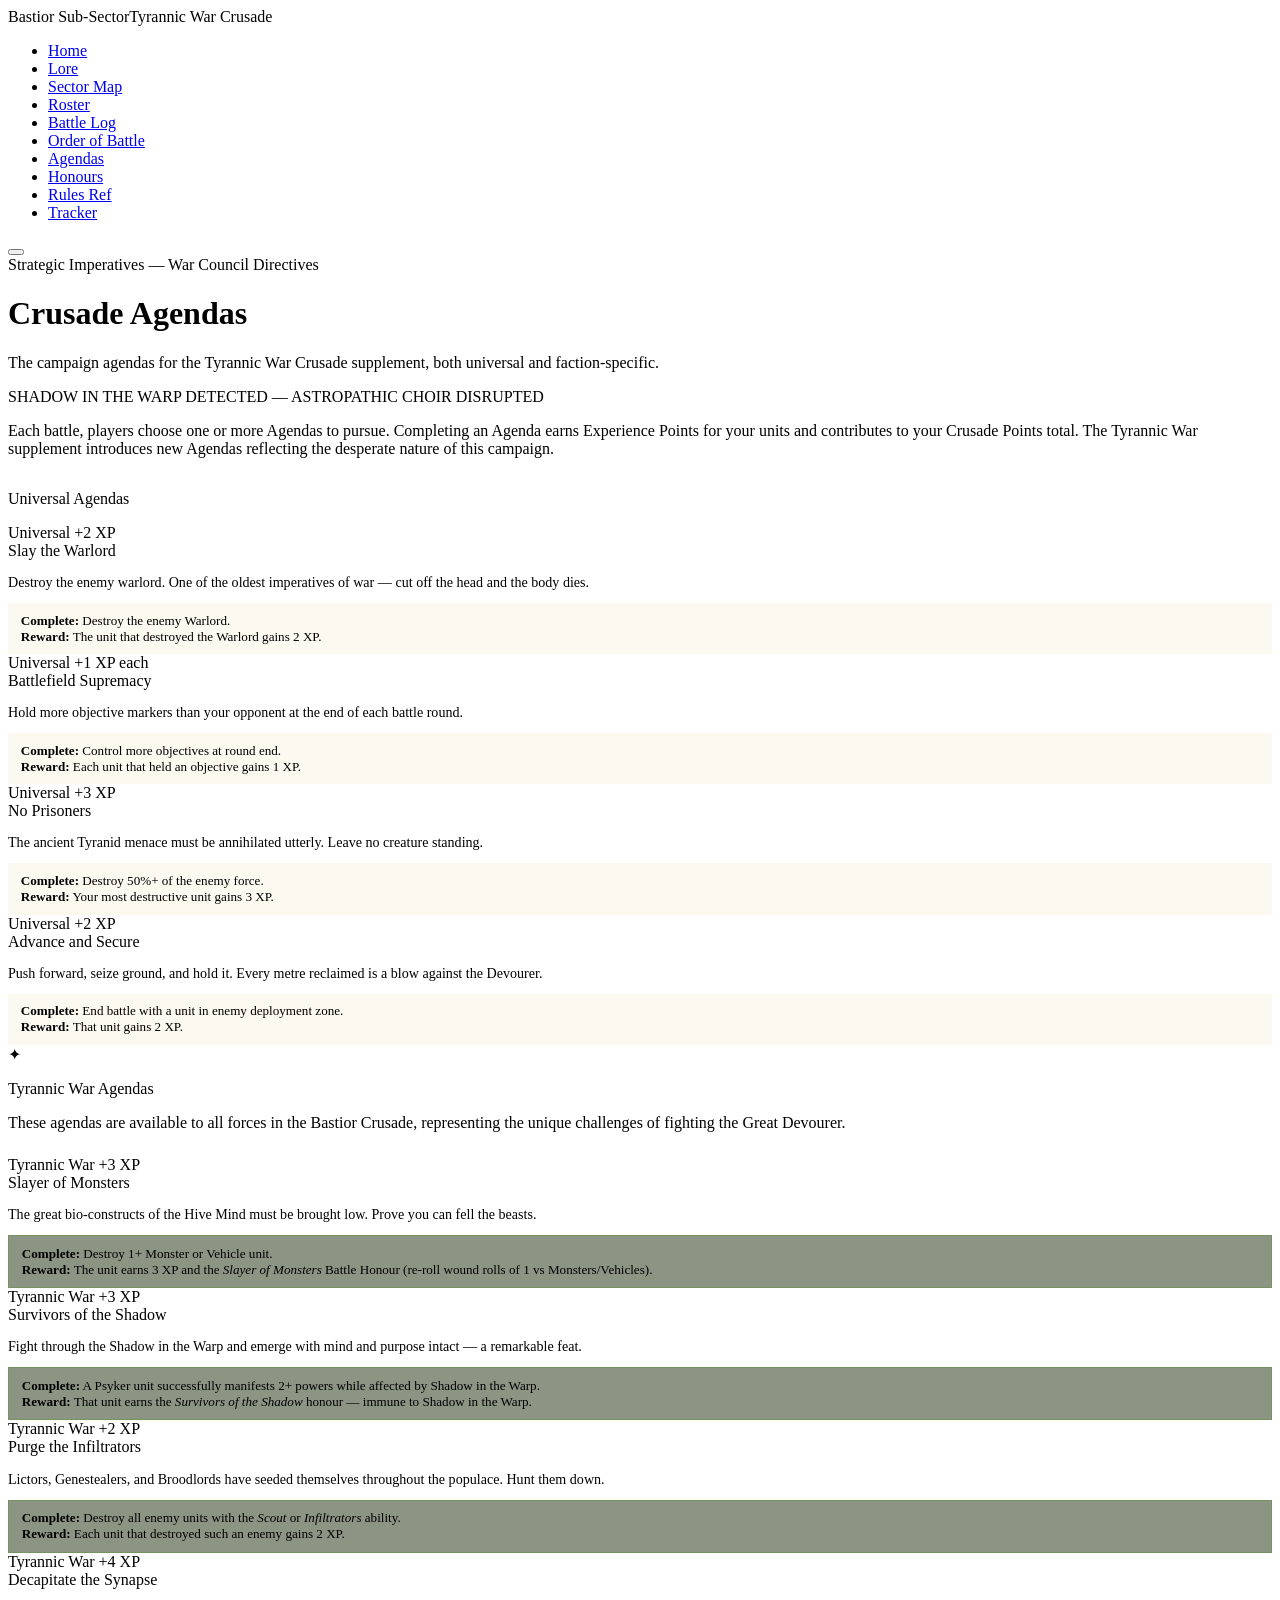
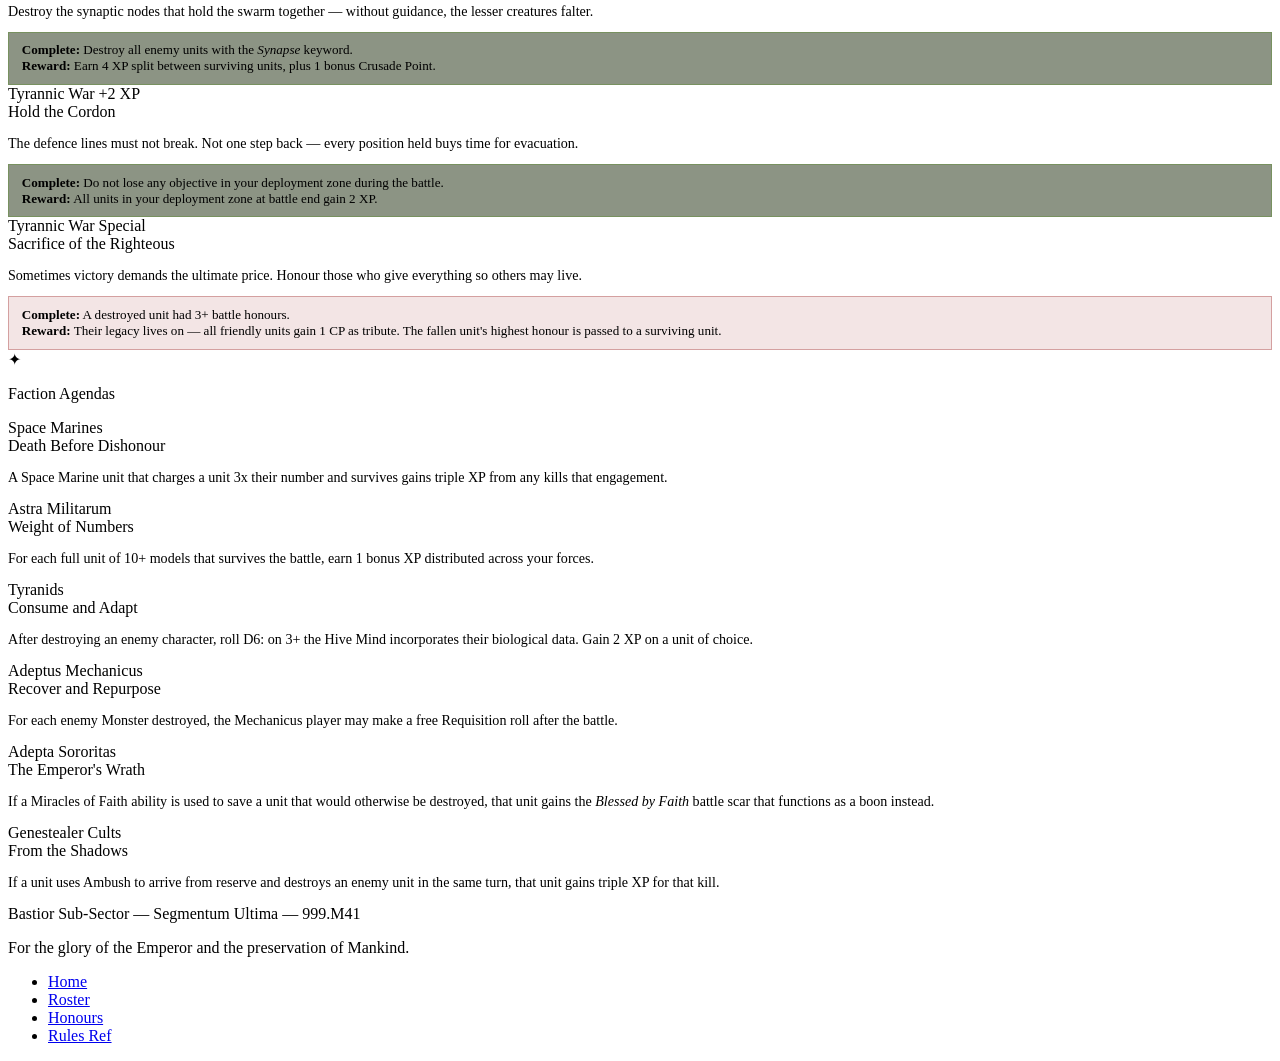
==== agendas.html @ 05ea915b "Add files via upload" ====
<!DOCTYPE html>
<html lang="en">
<head>
  <meta charset="UTF-8">
  <meta name="viewport" content="width=device-width, initial-scale=1.0">
  <title>Agendas — Bastior Crusade</title>
  <link rel="stylesheet" href="css/style.css">
</head>
<body>
<nav id="site-nav">
  <div class="nav-brand">Bastior Sub-Sector<span>Tyrannic War Crusade</span></div>
  <ul class="nav-links">
    <li><a href="index.html">Home</a></li>
    <li><a href="lore.html">Lore</a></li>
    <li><a href="sector-map.html">Sector Map</a></li>
    <li><a href="roster.html">Roster</a></li>
    <li><a href="battle-log.html">Battle Log</a></li>
    <li><a href="crusade-order.html">Order of Battle</a></li>
    <li><a href="agendas.html">Agendas</a></li>
    <li><a href="honour-roll.html">Honours</a></li>
    <li><a href="rules-ref.html">Rules Ref</a></li>
    <li><a href="tracker.html">Tracker</a></li>
  </ul>
  <button class="nav-toggle"><span></span><span></span><span></span></button>
</nav>

<div class="page-hero">
  <div class="corner-tl"></div><div class="corner-tr"></div>
  <div class="corner-bl"></div><div class="corner-br"></div>
  <div class="eyebrow">Strategic Imperatives — War Council Directives</div>
  <h1>Crusade Agendas</h1>
  <p class="subtitle">The campaign agendas for the Tyrannic War Crusade supplement, both universal and faction-specific.</p>
</div>

<main>
  <div class="hive-fleet-ticker mb-4"><span class="ticker-text">SHADOW IN THE WARP DETECTED — ASTROPATHIC CHOIR DISRUPTED</span></div>

  <p class="lore-text animate-in" style="margin-bottom:2rem;">Each battle, players choose one or more Agendas to pursue. Completing an Agenda earns Experience Points for your units and contributes to your Crusade Points total. The Tyrannic War supplement introduces new Agendas reflecting the desperate nature of this campaign.</p>

  <!-- UNIVERSAL AGENDAS -->
  <p class="section-title animate-in">Universal Agendas</p>
  <div class="card-grid animate-in">
    <div class="card">
      <div class="card-meta"><span class="badge badge-gold">Universal</span> <span class="badge badge-steel">+2 XP</span></div>
      <div class="card-title">Slay the Warlord</div>
      <p style="font-size:0.88rem;color:var(--text-main);margin-bottom:0.75rem;">Destroy the enemy warlord. One of the oldest imperatives of war — cut off the head and the body dies.</p>
      <div style="background:rgba(200,150,12,0.06);border:1px solid var(--border);padding:0.6rem 0.8rem;font-size:0.82rem;color:var(--bone);">
        <strong>Complete:</strong> Destroy the enemy Warlord.<br>
        <strong>Reward:</strong> The unit that destroyed the Warlord gains 2 XP.
      </div>
    </div>
    <div class="card">
      <div class="card-meta"><span class="badge badge-gold">Universal</span> <span class="badge badge-steel">+1 XP each</span></div>
      <div class="card-title">Battlefield Supremacy</div>
      <p style="font-size:0.88rem;color:var(--text-main);margin-bottom:0.75rem;">Hold more objective markers than your opponent at the end of each battle round.</p>
      <div style="background:rgba(200,150,12,0.06);border:1px solid var(--border);padding:0.6rem 0.8rem;font-size:0.82rem;color:var(--bone);">
        <strong>Complete:</strong> Control more objectives at round end.<br>
        <strong>Reward:</strong> Each unit that held an objective gains 1 XP.
      </div>
    </div>
    <div class="card">
      <div class="card-meta"><span class="badge badge-gold">Universal</span> <span class="badge badge-steel">+3 XP</span></div>
      <div class="card-title">No Prisoners</div>
      <p style="font-size:0.88rem;color:var(--text-main);margin-bottom:0.75rem;">The ancient Tyranid menace must be annihilated utterly. Leave no creature standing.</p>
      <div style="background:rgba(200,150,12,0.06);border:1px solid var(--border);padding:0.6rem 0.8rem;font-size:0.82rem;color:var(--bone);">
        <strong>Complete:</strong> Destroy 50%+ of the enemy force.<br>
        <strong>Reward:</strong> Your most destructive unit gains 3 XP.
      </div>
    </div>
    <div class="card">
      <div class="card-meta"><span class="badge badge-gold">Universal</span> <span class="badge badge-steel">+2 XP</span></div>
      <div class="card-title">Advance and Secure</div>
      <p style="font-size:0.88rem;color:var(--text-main);margin-bottom:0.75rem;">Push forward, seize ground, and hold it. Every metre reclaimed is a blow against the Devourer.</p>
      <div style="background:rgba(200,150,12,0.06);border:1px solid var(--border);padding:0.6rem 0.8rem;font-size:0.82rem;color:var(--bone);">
        <strong>Complete:</strong> End battle with a unit in enemy deployment zone.<br>
        <strong>Reward:</strong> That unit gains 2 XP.
      </div>
    </div>
  </div>

  <div class="divider"><span class="divider-icon">✦</span></div>

  <!-- TYRANNIC WAR SPECIFIC AGENDAS -->
  <p class="section-title animate-in">Tyrannic War Agendas</p>
  <p class="lore-text animate-in" style="margin-bottom:1.5rem;">These agendas are available to all forces in the Bastior Crusade, representing the unique challenges of fighting the Great Devourer.</p>

  <div class="card-grid animate-in">
    <div class="card" style="border-color:rgba(74,138,16,0.4);">
      <div class="card-meta"><span class="badge badge-hive">Tyrannic War</span> <span class="badge badge-steel">+3 XP</span></div>
      <div class="card-title">Slayer of Monsters</div>
      <p style="font-size:0.88rem;color:var(--text-main);margin-bottom:0.75rem;">The great bio-constructs of the Hive Mind must be brought low. Prove you can fell the beasts.</p>
      <div style="background:rgba(26,42,10,0.5);border:1px solid rgba(74,138,16,0.3);padding:0.6rem 0.8rem;font-size:0.82rem;color:var(--bone);">
        <strong>Complete:</strong> Destroy 1+ Monster or Vehicle unit.<br>
        <strong>Reward:</strong> The unit earns 3 XP and the <em>Slayer of Monsters</em> Battle Honour (re-roll wound rolls of 1 vs Monsters/Vehicles).
      </div>
    </div>
    <div class="card" style="border-color:rgba(74,138,16,0.4);">
      <div class="card-meta"><span class="badge badge-hive">Tyrannic War</span> <span class="badge badge-steel">+3 XP</span></div>
      <div class="card-title">Survivors of the Shadow</div>
      <p style="font-size:0.88rem;color:var(--text-main);margin-bottom:0.75rem;">Fight through the Shadow in the Warp and emerge with mind and purpose intact — a remarkable feat.</p>
      <div style="background:rgba(26,42,10,0.5);border:1px solid rgba(74,138,16,0.3);padding:0.6rem 0.8rem;font-size:0.82rem;color:var(--bone);">
        <strong>Complete:</strong> A Psyker unit successfully manifests 2+ powers while affected by Shadow in the Warp.<br>
        <strong>Reward:</strong> That unit earns the <em>Survivors of the Shadow</em> honour — immune to Shadow in the Warp.
      </div>
    </div>
    <div class="card" style="border-color:rgba(74,138,16,0.4);">
      <div class="card-meta"><span class="badge badge-hive">Tyrannic War</span> <span class="badge badge-steel">+2 XP</span></div>
      <div class="card-title">Purge the Infiltrators</div>
      <p style="font-size:0.88rem;color:var(--text-main);margin-bottom:0.75rem;">Lictors, Genestealers, and Broodlords have seeded themselves throughout the populace. Hunt them down.</p>
      <div style="background:rgba(26,42,10,0.5);border:1px solid rgba(74,138,16,0.3);padding:0.6rem 0.8rem;font-size:0.82rem;color:var(--bone);">
        <strong>Complete:</strong> Destroy all enemy units with the <em>Scout</em> or <em>Infiltrators</em> ability.<br>
        <strong>Reward:</strong> Each unit that destroyed such an enemy gains 2 XP.
      </div>
    </div>
    <div class="card" style="border-color:rgba(74,138,16,0.4);">
      <div class="card-meta"><span class="badge badge-hive">Tyrannic War</span> <span class="badge badge-steel">+4 XP</span></div>
      <div class="card-title">Decapitate the Synapse</div>
      <p style="font-size:0.88rem;color:var(--text-main);margin-bottom:0.75rem;">Destroy the synaptic nodes that hold the swarm together — without guidance, the lesser creatures falter.</p>
      <div style="background:rgba(26,42,10,0.5);border:1px solid rgba(74,138,16,0.3);padding:0.6rem 0.8rem;font-size:0.82rem;color:var(--bone);">
        <strong>Complete:</strong> Destroy all enemy units with the <em>Synapse</em> keyword.<br>
        <strong>Reward:</strong> Earn 4 XP split between surviving units, plus 1 bonus Crusade Point.
      </div>
    </div>
    <div class="card" style="border-color:rgba(74,138,16,0.4);">
      <div class="card-meta"><span class="badge badge-hive">Tyrannic War</span> <span class="badge badge-steel">+2 XP</span></div>
      <div class="card-title">Hold the Cordon</div>
      <p style="font-size:0.88rem;color:var(--text-main);margin-bottom:0.75rem;">The defence lines must not break. Not one step back — every position held buys time for evacuation.</p>
      <div style="background:rgba(26,42,10,0.5);border:1px solid rgba(74,138,16,0.3);padding:0.6rem 0.8rem;font-size:0.82rem;color:var(--bone);">
        <strong>Complete:</strong> Do not lose any objective in your deployment zone during the battle.<br>
        <strong>Reward:</strong> All units in your deployment zone at battle end gain 2 XP.
      </div>
    </div>
    <div class="card" style="border-color:rgba(74,138,16,0.4);">
      <div class="card-meta"><span class="badge badge-hive">Tyrannic War</span> <span class="badge badge-gold">Special</span></div>
      <div class="card-title">Sacrifice of the Righteous</div>
      <p style="font-size:0.88rem;color:var(--text-main);margin-bottom:0.75rem;">Sometimes victory demands the ultimate price. Honour those who give everything so others may live.</p>
      <div style="background:rgba(139,0,0,0.1);border:1px solid rgba(139,0,0,0.3);padding:0.6rem 0.8rem;font-size:0.82rem;color:var(--bone);">
        <strong>Complete:</strong> A destroyed unit had 3+ battle honours.<br>
        <strong>Reward:</strong> Their legacy lives on — all friendly units gain 1 CP as tribute. The fallen unit's highest honour is passed to a surviving unit.
      </div>
    </div>
  </div>

  <div class="divider"><span class="divider-icon">✦</span></div>

  <!-- FACTION AGENDAS -->
  <p class="section-title animate-in">Faction Agendas</p>

  <div class="card-grid animate-in">
    <div class="card">
      <div class="card-meta"><span class="badge badge-steel">Space Marines</span></div>
      <div class="card-title">Death Before Dishonour</div>
      <p style="font-size:0.88rem;color:var(--text-main);">A Space Marine unit that charges a unit 3x their number and survives gains triple XP from any kills that engagement.</p>
    </div>
    <div class="card">
      <div class="card-meta"><span class="badge badge-steel">Astra Militarum</span></div>
      <div class="card-title">Weight of Numbers</div>
      <p style="font-size:0.88rem;color:var(--text-main);">For each full unit of 10+ models that survives the battle, earn 1 bonus XP distributed across your forces.</p>
    </div>
    <div class="card">
      <div class="card-meta"><span class="badge badge-hive">Tyranids</span></div>
      <div class="card-title">Consume and Adapt</div>
      <p style="font-size:0.88rem;color:var(--text-main);">After destroying an enemy character, roll D6: on 3+ the Hive Mind incorporates their biological data. Gain 2 XP on a unit of choice.</p>
    </div>
    <div class="card">
      <div class="card-meta"><span class="badge badge-gold">Adeptus Mechanicus</span></div>
      <div class="card-title">Recover and Repurpose</div>
      <p style="font-size:0.88rem;color:var(--text-main);">For each enemy Monster destroyed, the Mechanicus player may make a free Requisition roll after the battle.</p>
    </div>
    <div class="card">
      <div class="card-meta"><span class="badge badge-purple">Adepta Sororitas</span></div>
      <div class="card-title">The Emperor's Wrath</div>
      <p style="font-size:0.88rem;color:var(--text-main);">If a Miracles of Faith ability is used to save a unit that would otherwise be destroyed, that unit gains the <em>Blessed by Faith</em> battle scar that functions as a boon instead.</p>
    </div>
    <div class="card">
      <div class="card-meta"><span class="badge badge-hive">Genestealer Cults</span></div>
      <div class="card-title">From the Shadows</div>
      <p style="font-size:0.88rem;color:var(--text-main);">If a unit uses Ambush to arrive from reserve and destroys an enemy unit in the same turn, that unit gains triple XP for that kill.</p>
    </div>
  </div>
</main>

<footer>
  <div class="footer-seal">Bastior Sub-Sector — Segmentum Ultima — 999.M41</div>
  <p class="footer-text">For the glory of the Emperor and the preservation of Mankind.</p>
  <ul class="footer-links">
    <li><a href="index.html">Home</a></li>
    <li><a href="roster.html">Roster</a></li>
    <li><a href="honour-roll.html">Honours</a></li>
    <li><a href="rules-ref.html">Rules Ref</a></li>
  </ul>
</footer>
<script src="js/main.js"></script>
</body>
</html>
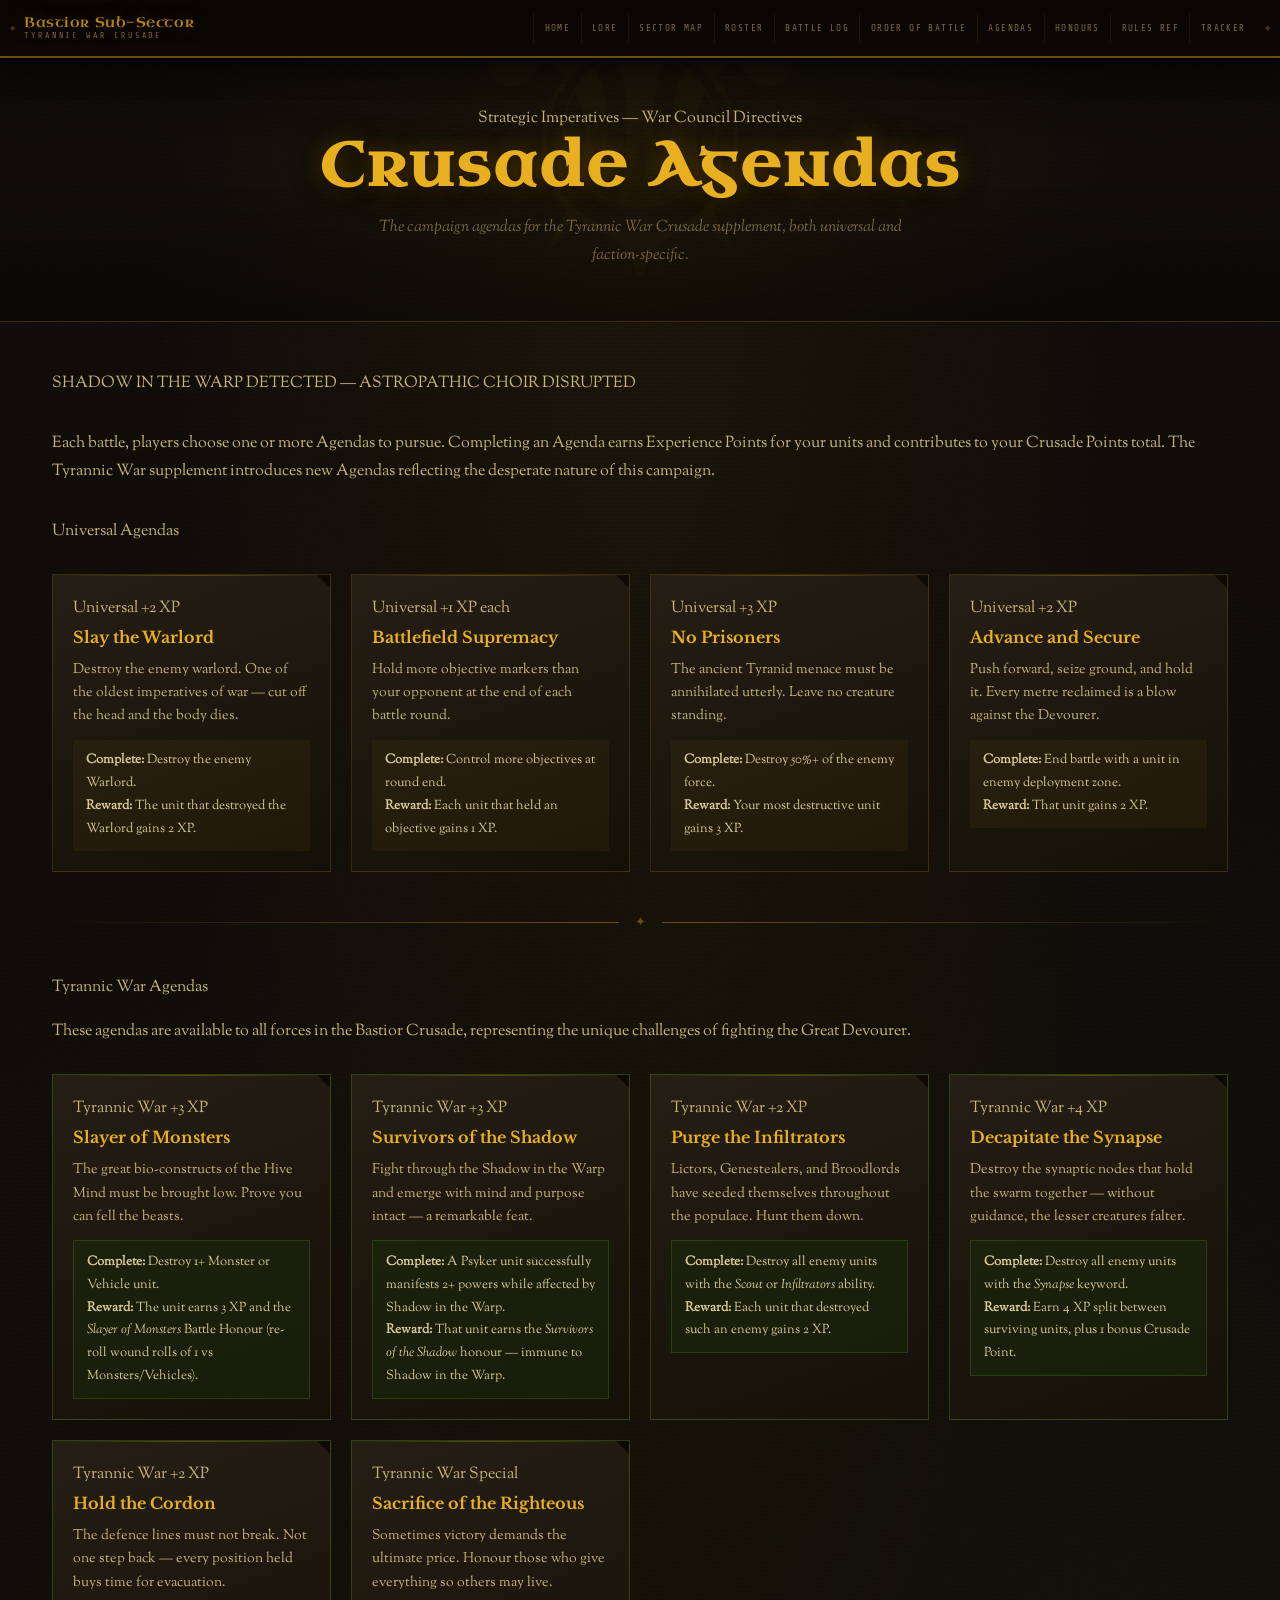
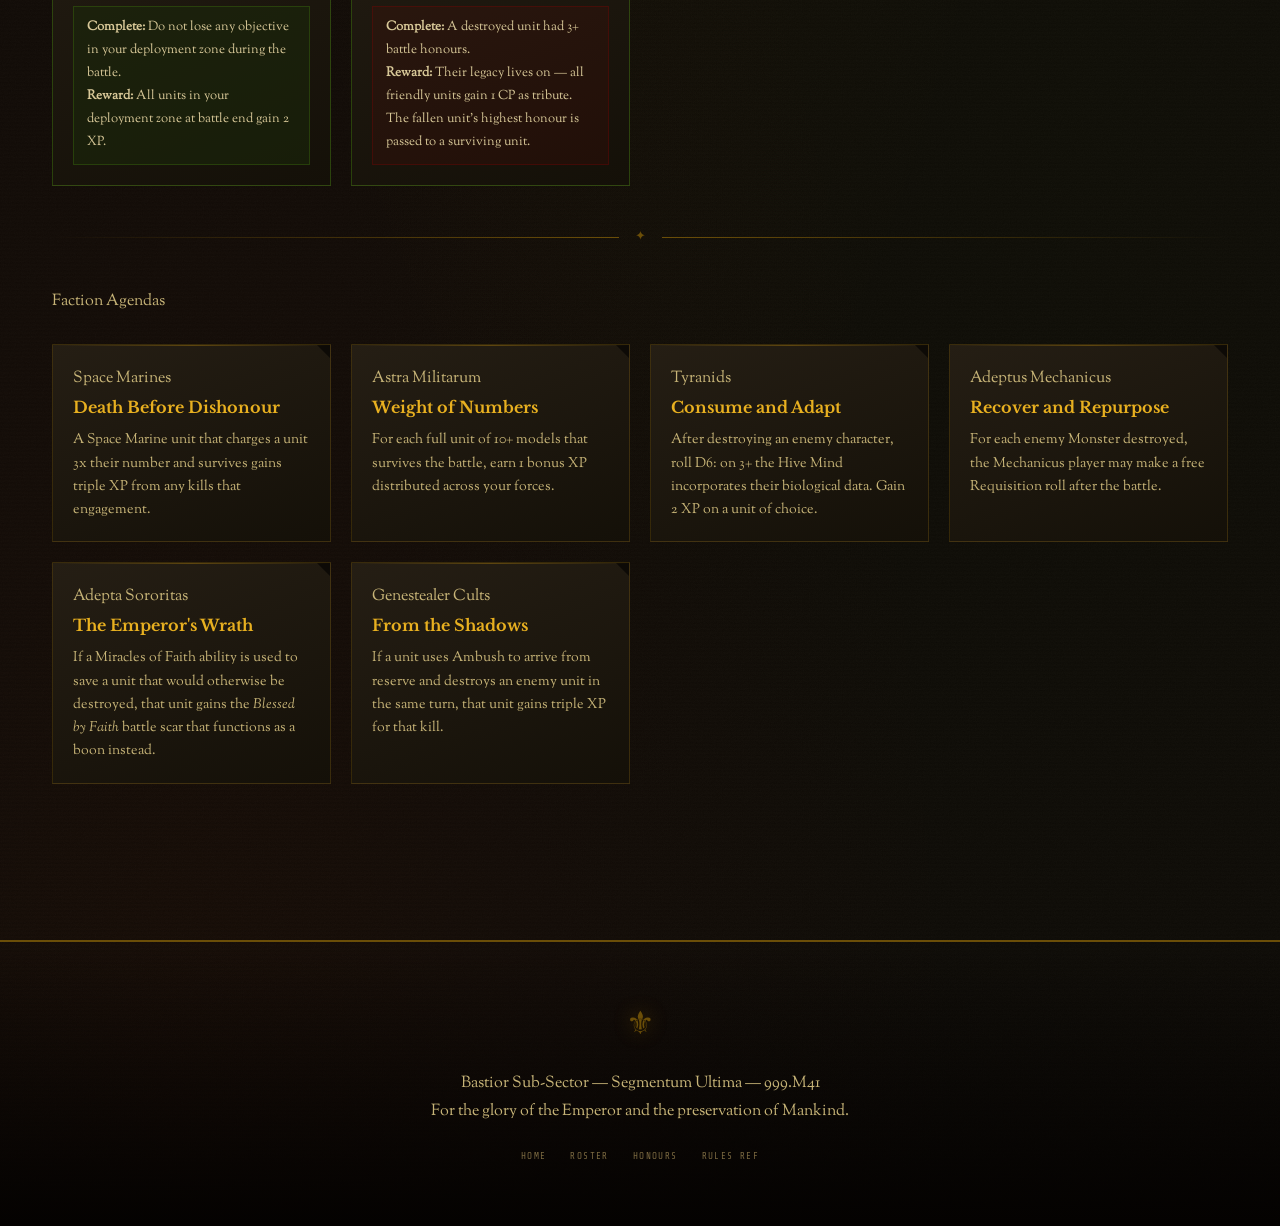
==== commit 936a5533: "Update agendas.html" ====
--- a/agendas.html
+++ b/agendas.html
@@ -4,7 +4,7 @@
   <meta charset="UTF-8">
   <meta name="viewport" content="width=device-width, initial-scale=1.0">
   <title>Agendas — Bastior Crusade</title>
-  <link rel="stylesheet" href="css/style.css">
+  <link rel="stylesheet" href="style.css">
 </head>
 <body>
 <nav id="site-nav">
--- a/style.css
+++ b/style.css
@@ -0,0 +1,420 @@
+/* =============================================
+   BASTIOR SUB-SECTOR — TYRANNIC WAR CRUSADE
+   v2 — Grimdark Illuminated Manuscript / Iron Gothic
+   ============================================= */
+
+@import url('https://fonts.googleapis.com/css2?family=Uncial+Antiqua&family=Sorts+Mill+Goudy:ital@0;1&family=Share+Tech+Mono&family=Libre+Baskerville:ital,wght@0,400;0,700;1,400&display=swap');
+
+/* ---- VARIABLES ---- */
+:root {
+  --ink:         #0d0a06;
+  --ink2:        #141008;
+  --ink3:        #1c1510;
+  --ink4:        #251e14;
+  --ink5:        #2e251a;
+  --brass:       #b8860b;
+  --brass-bright:#e8b020;
+  --brass-dim:   #6b4e08;
+  --brass-pale:  #f5d980;
+  --rust:        #8b2500;
+  --rust-bright: #c03000;
+  --parchment:   #c8b578;
+  --parchment-light: #e8d8a8;
+  --bone:        #d8c898;
+  --iron:        #5a6070;
+  --iron-light:  #8a95a8;
+  --hive:        #1e3808;
+  --hive-bright: #5a9a18;
+  --hive-glow:   #8acc40;
+  --void:        #060408;
+
+  --text:        #c8b578;
+  --text-dim:    #7a6840;
+  --text-bright: #f0e0b0;
+  --text-faint:  #4a3c20;
+
+  --glow-brass:  0 0 20px rgba(184,134,11,0.35), 0 0 60px rgba(184,134,11,0.1);
+  --glow-rust:   0 0 20px rgba(192,48,0,0.4);
+  --glow-hive:   0 0 20px rgba(90,154,24,0.4);
+
+  --font-display: 'Uncial Antiqua', serif;
+  --font-heading: 'Libre Baskerville', serif;
+  --font-body:    'Sorts Mill Goudy', serif;
+  --font-mono:    'Share Tech Mono', monospace;
+}
+
+/* ---- RESET ---- */
+*, *::before, *::after { box-sizing: border-box; margin: 0; padding: 0; }
+html { scroll-behavior: smooth; font-size: 16px; }
+
+/* ---- BODY ---- */
+body {
+  background-color: var(--ink);
+  background-image:
+    repeating-linear-gradient(0deg, transparent, transparent 2px, rgba(0,0,0,0.07) 2px, rgba(0,0,0,0.07) 4px),
+    radial-gradient(ellipse at 50% 0%, rgba(184,134,11,0.07) 0%, transparent 55%),
+    radial-gradient(ellipse at 15% 100%, rgba(139,37,0,0.08) 0%, transparent 50%),
+    radial-gradient(ellipse at 85% 60%, rgba(42,74,10,0.06) 0%, transparent 50%),
+    url("data:image/svg+xml,%3Csvg xmlns='http://www.w3.org/2000/svg' width='300' height='300'%3E%3Cfilter id='n'%3E%3CfeTurbulence type='fractalNoise' baseFrequency='0.85' numOctaves='4' stitchTiles='stitch'/%3E%3CfeColorMatrix type='saturate' values='0'/%3E%3C/filter%3E%3Crect width='300' height='300' filter='url(%23n)' opacity='0.03'/%3E%3C/svg%3E");
+  color: var(--text);
+  font-family: var(--font-body);
+  font-size: 1rem;
+  line-height: 1.75;
+  min-height: 100vh;
+}
+
+a { color: var(--brass-bright); text-decoration: none; transition: color 0.25s ease, text-shadow 0.25s ease; }
+a:hover { color: var(--brass-pale); text-shadow: 0 0 10px rgba(232,176,32,0.5); }
+img { max-width: 100%; display: block; }
+::selection { background: var(--brass-dim); color: var(--parchment-light); }
+
+::-webkit-scrollbar { width: 6px; background: var(--ink2); }
+::-webkit-scrollbar-thumb { background: var(--brass-dim); }
+::-webkit-scrollbar-thumb:hover { background: var(--brass); }
+
+/* =============================================
+   NAVIGATION
+   ============================================= */
+#site-nav {
+  position: fixed; top: 0; left: 0; right: 0; z-index: 1000;
+  height: 58px;
+  display: flex; align-items: center; justify-content: space-between;
+  padding: 0 1.5rem;
+  background: linear-gradient(180deg, rgba(8,5,2,0.99) 0%, rgba(12,8,4,0.96) 100%);
+  border-bottom: 2px solid var(--brass-dim);
+  box-shadow: 0 2px 0 rgba(0,0,0,0.9), 0 6px 30px rgba(0,0,0,0.7);
+}
+#site-nav::before { content: '◆'; color: var(--brass-dim); font-size: 0.45rem; position: absolute; left: 0.6rem; top: 50%; transform: translateY(-50%); opacity: 0.6; }
+#site-nav::after  { content: '◆'; color: var(--brass-dim); font-size: 0.45rem; position: absolute; right: 0.6rem; top: 50%; transform: translateY(-50%); opacity: 0.6; }
+
+.nav-brand { font-family: var(--font-display); font-size: 0.88rem; color: var(--brass); letter-spacing: 0.04em; line-height: 1.15; flex-shrink: 0; text-shadow: var(--glow-brass); }
+.nav-brand span { display: block; font-family: var(--font-mono); font-size: 0.52rem; color: var(--text-dim); letter-spacing: 0.35em; text-transform: uppercase; text-shadow: none; }
+
+.nav-links { display: flex; gap: 0; list-style: none; align-items: center; }
+.nav-links a {
+  font-family: var(--font-mono); font-size: 0.58rem; letter-spacing: 0.15em; text-transform: uppercase;
+  color: var(--text-dim); padding: 0.4rem 0.65rem; border-left: 1px solid rgba(184,134,11,0.1);
+  transition: all 0.25s ease; display: block; position: relative;
+}
+.nav-links a::after { content: ''; position: absolute; bottom: 0; left: 0; right: 0; height: 2px; background: var(--brass); transform: scaleX(0); transition: transform 0.25s ease; }
+.nav-links a:hover, .nav-links a.active { color: var(--brass-bright); background: rgba(184,134,11,0.07); text-shadow: 0 0 6px rgba(184,134,11,0.4); }
+.nav-links a:hover::after, .nav-links a.active::after { transform: scaleX(1); }
+
+.nav-toggle { display: none; flex-direction: column; gap: 4px; cursor: pointer; padding: 8px; background: none; border: none; }
+.nav-toggle span { display: block; width: 22px; height: 2px; background: var(--brass); transition: all 0.25s ease; }
+
+/* =============================================
+   PAGE HERO
+   ============================================= */
+.page-hero {
+  position: relative; padding: 105px 2rem 52px; text-align: center; overflow: hidden;
+  background: linear-gradient(180deg, rgba(0,0,0,0.55) 0%, transparent 45%, transparent 55%, rgba(0,0,0,0.35) 100%);
+  border-bottom: 1px solid rgba(184,134,11,0.3);
+}
+.page-hero::before { content: '⚜'; position: absolute; top: 50%; left: 50%; transform: translate(-50%,-50%); font-size: 30rem; color: rgba(184,134,11,0.025); pointer-events: none; line-height: 1; }
+.page-hero::after { content: ''; position: absolute; top: 57px; left: 0; right: 0; height: 1px; background: linear-gradient(90deg, transparent, rgba(184,134,11,0.5) 20%, rgba(184,134,11,0.5) 80%, transparent); }
+
+.hero-corner { position: absolute; width: 48px; height: 48px; border-color: rgba(184,134,11,0.3); border-style: solid; }
+.hero-corner.tl { top: 68px; left: 18px; border-width: 2px 0 0 2px; }
+.hero-corner.tr { top: 68px; right: 18px; border-width: 2px 2px 0 0; }
+.hero-corner.bl { bottom: 10px; left: 18px; border-width: 0 0 2px 2px; }
+.hero-corner.br { bottom: 10px; right: 18px; border-width: 0 2px 2px 0; }
+
+.hero-eyebrow { font-family: var(--font-mono); font-size: 0.6rem; letter-spacing: 0.45em; text-transform: uppercase; color: var(--rust-bright); margin-bottom: 1.1rem; position: relative; }
+.page-hero h1 { font-family: var(--font-display); font-size: clamp(1.8rem, 5vw, 3.8rem); color: var(--brass-bright); text-shadow: var(--glow-brass), 0 4px 12px rgba(0,0,0,0.9); letter-spacing: 0.05em; line-height: 1.1; margin-bottom: 0.9rem; position: relative; }
+.page-hero .subtitle { font-family: var(--font-body); font-style: italic; font-size: 0.975rem; color: var(--text-dim); max-width: 540px; margin: 0 auto; position: relative; }
+
+/* =============================================
+   TICKER
+   ============================================= */
+.ticker {
+  background: var(--hive); border-top: 1px solid rgba(90,154,24,0.35); border-bottom: 1px solid rgba(90,154,24,0.35);
+  padding: 0.4rem 1.5rem; font-family: var(--font-mono); font-size: 0.62rem; letter-spacing: 0.18em;
+  text-transform: uppercase; color: var(--hive-bright); text-align: center; position: relative; overflow: hidden;
+}
+.ticker::before { content: '▶ INCOMING TRANSMISSION ▶  '; color: var(--hive-bright); opacity: 0.4; font-size: 0.52rem; }
+.ticker-sweep { position: absolute; inset: 0; background: linear-gradient(90deg, transparent, rgba(90,154,24,0.12), transparent); animation: sweep 3s ease-in-out infinite; pointer-events: none; }
+@keyframes sweep { 0%,100%{opacity:0} 50%{opacity:1} }
+
+/* =============================================
+   LAYOUT
+   ============================================= */
+main { max-width: 1240px; margin: 0 auto; padding: 3rem 2rem 8rem; }
+.two-col { display: grid; grid-template-columns: 1fr 300px; gap: 2.5rem; align-items: start; }
+.wide { max-width: 860px; margin: 0 auto; }
+
+/* =============================================
+   SECTION HEADING
+   ============================================= */
+.sec-head {
+  font-family: var(--font-mono); font-size: 0.65rem; font-weight: normal;
+  letter-spacing: 0.38em; text-transform: uppercase; color: var(--brass);
+  padding: 0 0 0.6rem; margin-bottom: 1.5rem; border-bottom: 1px solid rgba(184,134,11,0.3);
+  position: relative; display: flex; align-items: center; gap: 0.75rem;
+}
+.sec-head::after { content: ''; position: absolute; bottom: -1px; left: 0; width: 44px; height: 2px; background: var(--brass); }
+
+h2.lore-h { font-family: var(--font-heading); font-size: 1.3rem; font-weight: 700; color: var(--brass-bright); margin: 2rem 0 0.55rem; }
+h3.lore-sh { font-family: var(--font-heading); font-size: 0.95rem; font-weight: 700; color: var(--bone); margin: 1.4rem 0 0.4rem; letter-spacing: 0.03em; }
+
+p { margin-bottom: 1rem; }
+p:last-child { margin-bottom: 0; }
+
+.drop-cap::first-letter {
+  float: left; font-family: var(--font-display); font-size: 4.2rem; line-height: 0.78;
+  margin: 0.08em 0.1em 0 0; color: var(--brass); text-shadow: var(--glow-brass);
+}
+
+blockquote.scripture {
+  margin: 2rem 0; padding: 1.25rem 1.5rem 1.25rem 2rem; position: relative;
+  background: rgba(184,134,11,0.04); border: 1px solid rgba(184,134,11,0.18);
+  border-left: 3px solid var(--brass-dim); font-style: italic; color: var(--parchment); font-size: 0.95rem;
+}
+blockquote.scripture::before { content: '\201C'; position: absolute; top: -0.2rem; left: 0.75rem; font-family: var(--font-display); font-size: 3rem; color: var(--brass-dim); line-height: 1; }
+blockquote.scripture cite { display: block; margin-top: 0.7rem; font-size: 0.68rem; font-style: normal; font-family: var(--font-mono); letter-spacing: 0.18em; text-transform: uppercase; color: var(--text-dim); }
+
+/* =============================================
+   PANELS & CARDS
+   ============================================= */
+.panel {
+  position: relative; background: linear-gradient(160deg, rgba(30,22,12,0.88) 0%, rgba(16,11,6,0.95) 100%);
+  border: 1px solid rgba(184,134,11,0.3); padding: 1.4rem; margin-bottom: 1.5rem;
+}
+.panel::before { content: ''; position: absolute; top: 0; right: 0; border-style: solid; border-width: 0 16px 16px 0; border-color: transparent var(--ink) transparent transparent; }
+.panel::after { content: ''; position: absolute; top: 0; left: 0; right: 0; height: 1px; background: linear-gradient(90deg, transparent, rgba(184,134,11,0.5), transparent); }
+
+.panel-title {
+  font-family: var(--font-mono); font-size: 0.6rem; letter-spacing: 0.3em; text-transform: uppercase;
+  color: var(--brass); margin-bottom: 1rem; padding-bottom: 0.5rem; border-bottom: 1px solid rgba(184,134,11,0.15);
+  display: flex; align-items: center; gap: 0.5rem;
+}
+.panel-title::before { content: '▸'; color: var(--brass-dim); }
+
+.card {
+  position: relative; background: linear-gradient(160deg, var(--ink4) 0%, var(--ink2) 100%);
+  border: 1px solid rgba(184,134,11,0.2); padding: 1.25rem; overflow: hidden;
+  transition: border-color 0.25s, transform 0.25s, box-shadow 0.25s;
+}
+.card::before { content: ''; position: absolute; top: 0; right: 0; border-style: solid; border-width: 0 13px 13px 0; border-color: transparent var(--ink) transparent transparent; }
+.card::after { content: ''; position: absolute; top: 0; left: 0; right: 0; height: 1px; background: linear-gradient(90deg, transparent, rgba(184,134,11,0.4), transparent); }
+.card:hover { border-color: rgba(184,134,11,0.55); transform: translateY(-2px); box-shadow: 0 10px 35px rgba(0,0,0,0.6), var(--glow-brass); }
+
+.card-grid { display: grid; grid-template-columns: repeat(auto-fill, minmax(268px, 1fr)); gap: 1.25rem; margin: 1.75rem 0; }
+.card-label { font-family: var(--font-mono); font-size: 0.56rem; letter-spacing: 0.25em; text-transform: uppercase; color: var(--text-dim); margin-bottom: 0.25rem; }
+.card-title { font-family: var(--font-heading); font-size: 1rem; font-weight: 700; color: var(--brass-bright); margin-bottom: 0.45rem; }
+.card p { font-size: 0.87rem; color: var(--text); line-height: 1.65; margin: 0; }
+
+/* =============================================
+   STAT ROWS
+   ============================================= */
+.stat-row { display: flex; justify-content: space-between; align-items: baseline; padding: 0.38rem 0; border-bottom: 1px solid rgba(184,134,11,0.08); gap: 1rem; }
+.stat-row:last-child { border-bottom: none; }
+.stat-key { font-family: var(--font-mono); font-size: 0.6rem; text-transform: uppercase; letter-spacing: 0.12em; color: var(--text-dim); flex-shrink: 0; }
+.stat-val { font-family: var(--font-heading); font-size: 0.82rem; font-weight: 700; color: var(--bone); text-align: right; }
+.stat-val.danger  { color: var(--rust-bright); }
+.stat-val.warning { color: var(--brass-bright); }
+.stat-val.ok      { color: var(--hive-bright); }
+
+/* =============================================
+   PROGRESS BARS
+   ============================================= */
+.bar-wrap { margin: 0.6rem 0; }
+.bar-labels { display: flex; justify-content: space-between; font-family: var(--font-mono); font-size: 0.58rem; text-transform: uppercase; letter-spacing: 0.1em; color: var(--text-dim); margin-bottom: 0.22rem; }
+.bar-track { height: 5px; background: rgba(255,255,255,0.05); position: relative; }
+.bar-fill { height: 100%; position: relative; transition: width 1.4s cubic-bezier(0.4,0,0.2,1); }
+.bar-fill::after { content: ''; position: absolute; right: 0; top: 0; width: 2px; height: 100%; background: rgba(255,255,255,0.55); }
+.bar-fill.imperial { background: linear-gradient(90deg, #3a2c00, var(--brass)); }
+.bar-fill.tyranid  { background: linear-gradient(90deg, #122000, var(--hive-bright)); }
+.bar-fill.danger   { background: linear-gradient(90deg, #3a0800, var(--rust-bright)); }
+.bar-fill.steel    { background: linear-gradient(90deg, #252d38, var(--iron-light)); }
+
+/* =============================================
+   TAGS
+   ============================================= */
+.tag { display: inline-block; font-family: var(--font-mono); font-size: 0.56rem; letter-spacing: 0.18em; text-transform: uppercase; padding: 0.16rem 0.5rem; border: 1px solid currentColor; margin: 0.1rem; line-height: 1.4; }
+.tag-brass  { color: var(--brass);        border-color: rgba(184,134,11,0.4);  background: rgba(184,134,11,0.07); }
+.tag-rust   { color: var(--rust-bright);  border-color: rgba(192,48,0,0.4);    background: rgba(192,48,0,0.07); }
+.tag-hive   { color: var(--hive-bright);  border-color: rgba(90,154,24,0.4);   background: rgba(30,56,8,0.5); }
+.tag-iron   { color: var(--iron-light);   border-color: rgba(90,101,120,0.4);  background: rgba(90,101,120,0.07); }
+.tag-purple { color: #b090e0;             border-color: rgba(120,60,180,0.4);  background: rgba(80,30,120,0.1); }
+
+/* =============================================
+   BUTTONS
+   ============================================= */
+.btn {
+  display: inline-block; font-family: var(--font-mono); font-size: 0.62rem; letter-spacing: 0.25em;
+  text-transform: uppercase; padding: 0.6rem 1.4rem; border: 1px solid var(--brass-dim); color: var(--brass);
+  background: transparent; cursor: pointer; position: relative; overflow: hidden;
+  transition: color 0.25s, border-color 0.25s; clip-path: polygon(0 0, calc(100% - 10px) 0, 100% 10px, 100% 100%, 0 100%);
+}
+.btn::before { content: ''; position: absolute; inset: 0; background: var(--brass); transform: scaleY(0); transform-origin: bottom; transition: transform 0.25s ease; z-index: 0; }
+.btn:hover { color: var(--ink); border-color: var(--brass); }
+.btn:hover::before { transform: scaleY(1); }
+.btn span { position: relative; z-index: 1; }
+
+.btn-danger { border-color: rgba(192,48,0,0.45); color: var(--rust-bright); }
+.btn-danger::before { background: var(--rust-bright); }
+.btn-danger:hover { color: #fff; border-color: var(--rust-bright); }
+
+/* =============================================
+   TABLES
+   ============================================= */
+.tbl { width: 100%; border-collapse: collapse; margin: 1.5rem 0; font-size: 0.84rem; }
+.tbl th { font-family: var(--font-mono); font-size: 0.58rem; letter-spacing: 0.25em; text-transform: uppercase; color: var(--brass); text-align: left; padding: 0.55rem 1rem; background: rgba(184,134,11,0.06); border-bottom: 2px solid var(--brass-dim); white-space: nowrap; }
+.tbl td { padding: 0.55rem 1rem; border-bottom: 1px solid rgba(184,134,11,0.09); color: var(--text); vertical-align: top; }
+.tbl tbody tr:hover td { background: rgba(184,134,11,0.035); }
+.tbl .mono { font-family: var(--font-mono); font-size: 0.76rem; color: var(--bone); }
+
+/* =============================================
+   TIMELINE
+   ============================================= */
+.timeline { position: relative; padding-left: 2.5rem; margin: 1.5rem 0; }
+.timeline::before { content: ''; position: absolute; left: 8px; top: 8px; bottom: 0; width: 1px; background: linear-gradient(180deg, var(--brass-dim), transparent); }
+.tl-entry { position: relative; margin-bottom: 1.5rem; padding: 1rem 1.25rem; background: linear-gradient(135deg, var(--ink4) 0%, var(--ink2) 100%); border: 1px solid rgba(184,134,11,0.18); border-left: 2px solid var(--brass-dim); }
+.tl-entry::before { content: ''; position: absolute; left: -2.6rem; top: 1rem; width: 10px; height: 10px; background: var(--brass-dim); border: 2px solid var(--ink); box-shadow: 0 0 8px rgba(184,134,11,0.5); clip-path: polygon(50% 0%, 100% 50%, 50% 100%, 0% 50%); }
+.tl-date { font-family: var(--font-mono); font-size: 0.6rem; color: var(--rust-bright); letter-spacing: 0.15em; text-transform: uppercase; margin-bottom: 0.2rem; }
+.tl-title { font-family: var(--font-heading); font-size: 0.95rem; font-weight: 700; color: var(--brass-bright); margin-bottom: 0.35rem; }
+.tl-body { font-size: 0.84rem; color: var(--text-dim); }
+
+/* =============================================
+   ALERTS
+   ============================================= */
+.alert { padding: 0.9rem 1.1rem; border-left: 3px solid; margin: 1.5rem 0; font-size: 0.875rem; display: flex; gap: 0.75rem; align-items: flex-start; line-height: 1.6; }
+.alert-icon { flex-shrink: 0; font-size: 1rem; margin-top: 0.1rem; }
+.alert-warn   { border-color: var(--brass);       background: rgba(184,134,11,0.07); color: var(--bone); }
+.alert-danger { border-color: var(--rust-bright); background: rgba(192,48,0,0.08);  color: var(--bone); }
+.alert-hive   { border-color: var(--hive-bright); background: rgba(30,56,8,0.5);    color: var(--bone); }
+.alert-info   { border-color: var(--iron-light);  background: rgba(90,96,112,0.07); color: var(--bone); }
+
+/* =============================================
+   DIVIDER
+   ============================================= */
+.divider { display: flex; align-items: center; gap: 1rem; margin: 2.5rem 0; color: var(--brass-dim); font-size: 0.8rem; }
+.divider::before, .divider::after { content: ''; flex: 1; height: 1px; }
+.divider::before { background: linear-gradient(90deg, transparent, var(--brass-dim)); }
+.divider::after  { background: linear-gradient(90deg, var(--brass-dim), transparent); }
+
+/* =============================================
+   UNIT CARDS
+   ============================================= */
+.unit-card { background: linear-gradient(160deg, var(--ink5) 0%, var(--ink2) 100%); border: 1px solid rgba(184,134,11,0.18); overflow: hidden; transition: all 0.25s; position: relative; }
+.unit-card:hover { border-color: rgba(184,134,11,0.5); transform: translateY(-2px); box-shadow: 0 8px 30px rgba(0,0,0,0.5), var(--glow-brass); }
+.unit-card::after { content: ''; position: absolute; top: 0; left: 0; right: 0; height: 1px; background: linear-gradient(90deg, transparent, rgba(184,134,11,0.5), transparent); }
+.unit-head { padding: 0.75rem 1rem; background: rgba(184,134,11,0.05); border-bottom: 1px solid rgba(184,134,11,0.14); display: flex; justify-content: space-between; align-items: flex-start; gap: 0.75rem; }
+.unit-name { font-family: var(--font-heading); font-size: 0.95rem; font-weight: 700; color: var(--brass-bright); }
+.unit-type { font-family: var(--font-mono); font-size: 0.56rem; text-transform: uppercase; letter-spacing: 0.12em; color: var(--text-dim); margin-top: 0.12rem; }
+.unit-body { padding: 0.75rem 1rem; }
+
+/* =============================================
+   HONOUR LIST
+   ============================================= */
+.honour-list { list-style: none; margin: 0.75rem 0; }
+.honour-list li { padding: 0.42rem 0 0.42rem 1.5rem; border-bottom: 1px solid rgba(184,134,11,0.08); font-size: 0.875rem; position: relative; color: var(--text); }
+.honour-list li:last-child { border-bottom: none; }
+.honour-list li::before { content: '◆'; position: absolute; left: 0; top: 0.6rem; color: var(--brass-dim); font-size: 0.48rem; }
+
+/* =============================================
+   FORMS
+   ============================================= */
+.f-label { display: block; font-family: var(--font-mono); font-size: 0.58rem; text-transform: uppercase; letter-spacing: 0.18em; color: var(--text-dim); margin-bottom: 0.3rem; }
+.f-input, .f-select, .f-textarea { width: 100%; background: rgba(8,5,2,0.8); border: 1px solid rgba(184,134,11,0.25); color: var(--text); padding: 0.48rem 0.75rem; font-family: var(--font-body); font-size: 0.9rem; outline: none; transition: border-color 0.25s, box-shadow 0.25s; -webkit-appearance: none; appearance: none; }
+.f-input:focus, .f-select:focus, .f-textarea:focus { border-color: var(--brass-dim); box-shadow: 0 0 0 2px rgba(184,134,11,0.1); }
+.f-select option { background: var(--ink3); }
+.f-row { margin-bottom: 1rem; }
+.f-grid { display: grid; grid-template-columns: 1fr 1fr; gap: 1rem; }
+
+/* =============================================
+   MODALS
+   ============================================= */
+.modal-backdrop { display: none; position: fixed; inset: 0; background: rgba(4,2,1,0.92); z-index: 2000; align-items: center; justify-content: center; padding: 2rem; opacity: 0; transition: opacity 0.3s ease; backdrop-filter: blur(3px); }
+.modal-backdrop.open { opacity: 1; }
+.modal-box { background: linear-gradient(160deg, var(--ink4) 0%, var(--ink2) 100%); border: 1px solid rgba(232,176,32,0.6); max-width: 560px; width: 100%; padding: 2rem; position: relative; box-shadow: var(--glow-brass), 0 30px 80px rgba(0,0,0,0.95); max-height: 90vh; overflow-y: auto; clip-path: polygon(0 0, calc(100% - 20px) 0, 100% 20px, 100% 100%, 0 100%); }
+.modal-box::before { content: ''; position: absolute; top: 0; left: 0; right: 0; height: 2px; background: linear-gradient(90deg, transparent, var(--brass), transparent); }
+.modal-title { font-family: var(--font-heading); font-size: 1rem; font-weight: 700; letter-spacing: 0.06em; color: var(--brass-bright); margin-bottom: 1.5rem; padding-bottom: 0.6rem; border-bottom: 1px solid rgba(184,134,11,0.2); }
+
+/* =============================================
+   TABS
+   ============================================= */
+.tab-bar { display: flex; gap: 0; border-bottom: 2px solid rgba(184,134,11,0.2); margin-bottom: 1.5rem; overflow-x: auto; }
+.tab-btn { font-family: var(--font-mono); font-size: 0.58rem; letter-spacing: 0.2em; text-transform: uppercase; padding: 0.55rem 1rem; background: none; border: none; border-bottom: 2px solid transparent; color: var(--text-dim); cursor: pointer; transition: all 0.25s; white-space: nowrap; position: relative; bottom: -2px; }
+.tab-btn:hover { color: var(--text); }
+.tab-btn.active { color: var(--brass-bright); border-bottom-color: var(--brass); }
+.tab-pane { display: none; }
+.tab-pane.active { display: block; }
+
+/* =============================================
+   SIDEBAR
+   ============================================= */
+.sidebar { position: sticky; top: 72px; }
+
+/* =============================================
+   FOOTER
+   ============================================= */
+footer { border-top: 2px solid var(--brass-dim); background: linear-gradient(180deg, rgba(10,7,3,0) 0%, rgba(4,2,1,1) 100%); padding: 3.5rem 2rem; text-align: center; }
+footer::before { content: '⚜'; display: block; font-size: 2rem; color: var(--brass-dim); margin-bottom: 1rem; text-shadow: var(--glow-brass); }
+.footer-title { font-family: var(--font-display); font-size: 0.72rem; letter-spacing: 0.3em; text-transform: uppercase; color: var(--brass-dim); margin-bottom: 0.5rem; }
+.footer-tagline { font-style: italic; font-size: 0.82rem; color: var(--text-dim); max-width: 480px; margin: 0 auto 1.5rem; }
+.footer-links { display: flex; gap: 1.5rem; justify-content: center; list-style: none; flex-wrap: wrap; }
+.footer-links a { font-family: var(--font-mono); font-size: 0.58rem; letter-spacing: 0.15em; text-transform: uppercase; color: var(--text-dim); }
+.footer-links a:hover { color: var(--brass); }
+
+/* =============================================
+   ANIMATIONS
+   ============================================= */
+@keyframes fadeUp { from{opacity:0;transform:translateY(18px)} to{opacity:1;transform:translateY(0)} }
+@keyframes pulseGlow { 0%,100%{text-shadow:0 0 8px rgba(184,134,11,0.3)} 50%{text-shadow:0 0 20px rgba(184,134,11,0.7),0 0 40px rgba(184,134,11,0.3)} }
+@keyframes hivePulse { 0%,100%{opacity:0.7} 50%{opacity:1;text-shadow:0 0 15px rgba(90,154,24,0.8)} }
+@keyframes diceRoll { 0%{transform:rotateY(0) scale(1)} 50%{transform:rotateY(90deg) scale(0.65);opacity:0.25} 100%{transform:rotateY(0) scale(1);opacity:1} }
+@keyframes sweep { 0%,100%{opacity:0} 50%{opacity:1} }
+
+.reveal { opacity: 0; transform: translateY(18px); transition: opacity 0.6s ease, transform 0.6s ease; }
+.reveal.visible { opacity: 1; transform: none; }
+.reveal.d1{transition-delay:0.1s} .reveal.d2{transition-delay:0.2s} .reveal.d3{transition-delay:0.3s} .reveal.d4{transition-delay:0.4s}
+.pulse-brass { animation: pulseGlow 2.5s ease-in-out infinite; }
+.hive-pulse  { animation: hivePulse 2s ease-in-out infinite; }
+
+/* =============================================
+   TRACKER PAGE
+   ============================================= */
+.big-num { font-family: var(--font-display); font-size: 4rem; line-height: 1; color: var(--brass); text-shadow: var(--glow-brass); }
+.big-lbl { font-family: var(--font-mono); font-size: 0.58rem; text-transform: uppercase; letter-spacing: 0.25em; color: var(--text-dim); margin-top: 0.2rem; }
+.ctrl-btn { font-family: var(--font-mono); font-size: 0.62rem; letter-spacing: 0.15em; text-transform: uppercase; padding: 0.38rem 0.8rem; border: 1px solid rgba(184,134,11,0.3); background: rgba(184,134,11,0.06); color: var(--brass); cursor: pointer; transition: all 0.25s; }
+.ctrl-btn:hover { background: rgba(184,134,11,0.18); border-color: var(--brass-dim); }
+.ctrl-btn.sub { color: var(--rust-bright); border-color: rgba(192,48,0,0.32); background: rgba(192,48,0,0.06); }
+.ctrl-btn.sub:hover { background: rgba(192,48,0,0.15); }
+.ctrl-btns { display: flex; gap: 0.4rem; flex-wrap: wrap; margin-top: 0.85rem; }
+.dice-pip { display: inline-flex; align-items: center; justify-content: center; width: 3rem; height: 3rem; border: 1px solid var(--brass-dim); background: rgba(184,134,11,0.06); font-family: var(--font-heading); font-size: 1.4rem; font-weight: 700; color: var(--brass); }
+.dice-pip.rolling { animation: diceRoll 0.35s ease; }
+
+/* sector map */
+.map-container { position: relative; background: radial-gradient(ellipse at 30% 40%, rgba(42,74,10,0.2) 0%, transparent 55%), radial-gradient(ellipse at 70% 60%, rgba(139,37,0,0.1) 0%, transparent 50%), var(--void); border: 1px solid rgba(184,134,11,0.3); overflow: hidden; }
+.map-tooltip { position: absolute; background: linear-gradient(135deg, var(--ink4), var(--ink2)); border: 1px solid rgba(232,176,32,0.6); padding: 0.7rem 1rem; pointer-events: none; display: none; z-index: 50; min-width: 180px; box-shadow: var(--glow-brass); clip-path: polygon(0 0, calc(100% - 8px) 0, 100% 8px, 100% 100%, 0 100%); }
+.map-sys { cursor: pointer; }
+.map-sys circle, .map-sys ellipse { transition: all 0.2s ease; }
+.map-sys:hover circle, .map-sys:hover ellipse { filter: brightness(1.5); }
+.map-sys.selected circle { stroke-width: 3; stroke: var(--brass-pale) !important; }
+.sys-label { font-family: 'Libre Baskerville', serif; font-size: 10px; pointer-events: none; }
+
+/* =============================================
+   UTILITY
+   ============================================= */
+.t-brass{color:var(--brass-bright)} .t-rust{color:var(--rust-bright)} .t-hive{color:var(--hive-bright)} .t-dim{color:var(--text-dim)} .t-bone{color:var(--bone)} .t-center{text-align:center}
+.mono{font-family:var(--font-mono)} .italic{font-style:italic}
+.mt-1{margin-top:0.5rem} .mt-2{margin-top:1rem} .mt-3{margin-top:1.5rem} .mt-4{margin-top:2rem}
+.mb-1{margin-bottom:0.5rem} .mb-2{margin-bottom:1rem} .mb-3{margin-bottom:1.5rem} .mb-4{margin-bottom:2rem}
+
+/* =============================================
+   RESPONSIVE
+   ============================================= */
+@media (max-width: 960px) { .two-col{grid-template-columns:1fr} .sidebar{position:static} }
+@media (max-width: 760px) {
+  .nav-links{display:none;flex-direction:column;position:absolute;top:58px;left:0;right:0;background:var(--ink2);border-bottom:1px solid rgba(184,134,11,0.3);padding:1rem 1.5rem;gap:0}
+  .nav-links.open{display:flex}
+  .nav-links a{border-left:none;border-bottom:1px solid rgba(184,134,11,0.1);padding:0.6rem 0}
+  .nav-toggle{display:flex}
+  .card-grid{grid-template-columns:1fr}
+  .f-grid{grid-template-columns:1fr}
+  main{padding:2rem 1rem 5rem}
+  .page-hero h1{font-size:1.75rem}
+}
+@media (max-width: 500px) { #site-nav{padding:0 1rem} .nav-brand{font-size:0.75rem} }
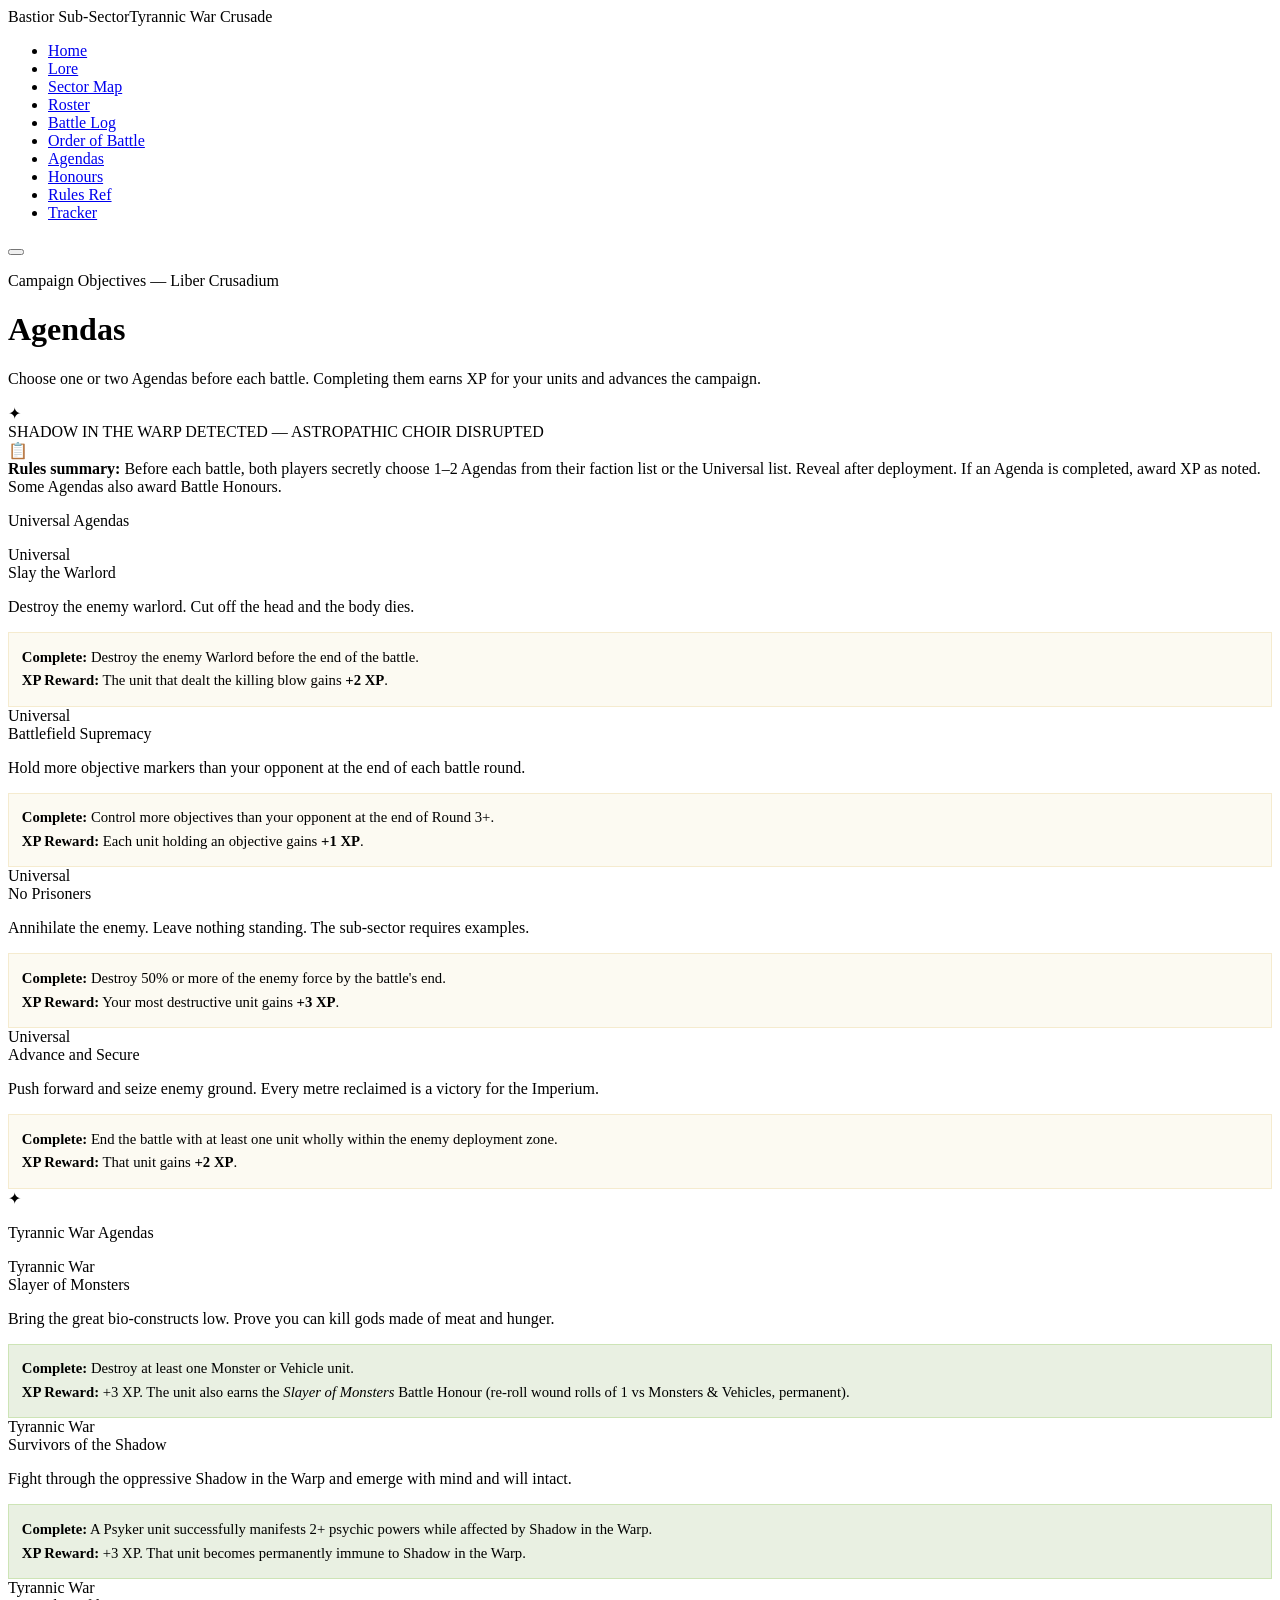
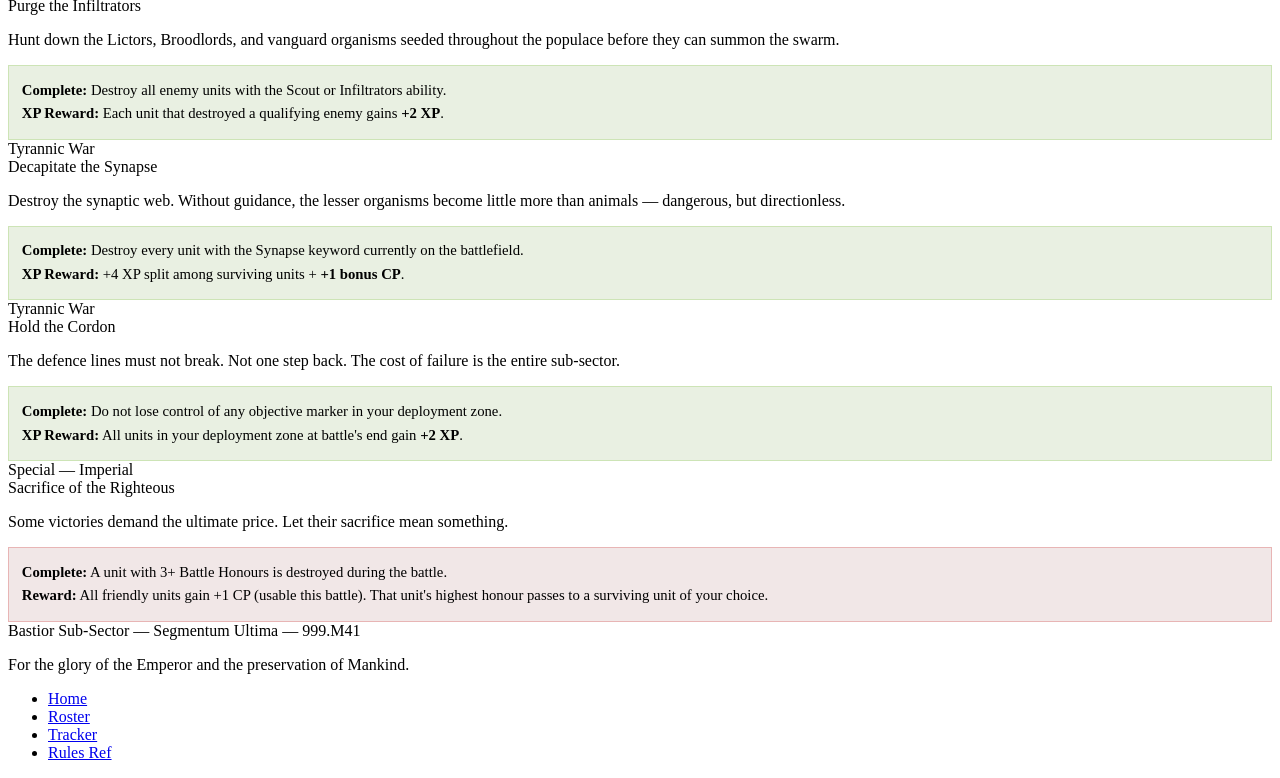
==== commit 3683bf5e: "Update agendas.html" ====
--- a/agendas.html
+++ b/agendas.html
@@ -1,195 +1,122 @@
 <!DOCTYPE html>
 <html lang="en">
 <head>
-  <meta charset="UTF-8">
-  <meta name="viewport" content="width=device-width, initial-scale=1.0">
+  <meta charset="UTF-8"><meta name="viewport" content="width=device-width, initial-scale=1.0">
   <title>Agendas — Bastior Crusade</title>
-  <link rel="stylesheet" href="style.css">
+  <link rel="stylesheet" href="css/style.css">
 </head>
 <body>
-<nav id="site-nav">
-  <div class="nav-brand">Bastior Sub-Sector<span>Tyrannic War Crusade</span></div>
-  <ul class="nav-links">
-    <li><a href="index.html">Home</a></li>
-    <li><a href="lore.html">Lore</a></li>
-    <li><a href="sector-map.html">Sector Map</a></li>
-    <li><a href="roster.html">Roster</a></li>
-    <li><a href="battle-log.html">Battle Log</a></li>
-    <li><a href="crusade-order.html">Order of Battle</a></li>
-    <li><a href="agendas.html">Agendas</a></li>
-    <li><a href="honour-roll.html">Honours</a></li>
-    <li><a href="rules-ref.html">Rules Ref</a></li>
-    <li><a href="tracker.html">Tracker</a></li>
-  </ul>
-  <button class="nav-toggle"><span></span><span></span><span></span></button>
-</nav>
+<nav id="site-nav"><div class="nav-brand">Bastior Sub-Sector<span>Tyrannic War Crusade</span></div><ul class="nav-links"><li><a href="index.html">Home</a></li><li><a href="lore.html">Lore</a></li><li><a href="sector-map.html">Sector Map</a></li><li><a href="roster.html">Roster</a></li><li><a href="battle-log.html">Battle Log</a></li><li><a href="crusade-order.html">Order of Battle</a></li><li><a href="agendas.html">Agendas</a></li><li><a href="honour-roll.html">Honours</a></li><li><a href="rules-ref.html">Rules Ref</a></li><li><a href="tracker.html">Tracker</a></li></ul><button class="nav-toggle"><span></span><span></span><span></span></button></nav>
+<div class="page-hero">
+  <div class="hero-corner tl"></div><div class="hero-corner tr"></div><div class="hero-corner bl"></div><div class="hero-corner br"></div>
+  <p class="hero-eyebrow">Campaign Objectives — Liber Crusadium</p>
+  <h1>Agendas</h1>
+  <p class="subtitle">Choose one or two Agendas before each battle. Completing them earns XP for your units and advances the campaign.</p>
+  <div class="hero-rule"><span>✦</span></div>
+</div>
+<main><div class="ticker mb-3"><span class="ticker-text">SHADOW IN THE WARP DETECTED — ASTROPATHIC CHOIR DISRUPTED</span><div class="ticker-sweep"></div></div>
+  <div class="alert alert-warn reveal"><span class="alert-icon">📋</span><div><strong>Rules summary:</strong> Before each battle, both players secretly choose 1–2 Agendas from their faction list or the Universal list. Reveal after deployment. If an Agenda is completed, award XP as noted. Some Agendas also award Battle Honours.</div></div>
 
-<div class="page-hero">
-  <div class="corner-tl"></div><div class="corner-tr"></div>
-  <div class="corner-bl"></div><div class="corner-br"></div>
-  <div class="eyebrow">Strategic Imperatives — War Council Directives</div>
-  <h1>Crusade Agendas</h1>
-  <p class="subtitle">The campaign agendas for the Tyrannic War Crusade supplement, both universal and faction-specific.</p>
-</div>
-
-<main>
-  <div class="hive-fleet-ticker mb-4"><span class="ticker-text">SHADOW IN THE WARP DETECTED — ASTROPATHIC CHOIR DISRUPTED</span></div>
-
-  <p class="lore-text animate-in" style="margin-bottom:2rem;">Each battle, players choose one or more Agendas to pursue. Completing an Agenda earns Experience Points for your units and contributes to your Crusade Points total. The Tyrannic War supplement introduces new Agendas reflecting the desperate nature of this campaign.</p>
-
-  <!-- UNIVERSAL AGENDAS -->
-  <p class="section-title animate-in">Universal Agendas</p>
-  <div class="card-grid animate-in">
-    <div class="card">
-      <div class="card-meta"><span class="badge badge-gold">Universal</span> <span class="badge badge-steel">+2 XP</span></div>
+  <p class="sec-head reveal">Universal Agendas</p>
+  <div class="card-grid">
+    <div class="card reveal">
+      <div class="card-label"><span class="tag tag-gold">Universal</span></div>
       <div class="card-title">Slay the Warlord</div>
-      <p style="font-size:0.88rem;color:var(--text-main);margin-bottom:0.75rem;">Destroy the enemy warlord. One of the oldest imperatives of war — cut off the head and the body dies.</p>
-      <div style="background:rgba(200,150,12,0.06);border:1px solid var(--border);padding:0.6rem 0.8rem;font-size:0.82rem;color:var(--bone);">
-        <strong>Complete:</strong> Destroy the enemy Warlord.<br>
-        <strong>Reward:</strong> The unit that destroyed the Warlord gains 2 XP.
+      <p>Destroy the enemy warlord. Cut off the head and the body dies.</p>
+      <div style="margin-top:1rem;padding:0.8rem;background:rgba(200,150,12,0.05);border:1px solid rgba(200,150,12,0.15);font-size:0.92rem;color:var(--bone);line-height:1.6;">
+        <strong>Complete:</strong> Destroy the enemy Warlord before the end of the battle.<br>
+        <strong>XP Reward:</strong> The unit that dealt the killing blow gains <strong>+2 XP</strong>.
       </div>
     </div>
-    <div class="card">
-      <div class="card-meta"><span class="badge badge-gold">Universal</span> <span class="badge badge-steel">+1 XP each</span></div>
+    <div class="card reveal d1">
+      <div class="card-label"><span class="tag tag-gold">Universal</span></div>
       <div class="card-title">Battlefield Supremacy</div>
-      <p style="font-size:0.88rem;color:var(--text-main);margin-bottom:0.75rem;">Hold more objective markers than your opponent at the end of each battle round.</p>
-      <div style="background:rgba(200,150,12,0.06);border:1px solid var(--border);padding:0.6rem 0.8rem;font-size:0.82rem;color:var(--bone);">
-        <strong>Complete:</strong> Control more objectives at round end.<br>
-        <strong>Reward:</strong> Each unit that held an objective gains 1 XP.
+      <p>Hold more objective markers than your opponent at the end of each battle round.</p>
+      <div style="margin-top:1rem;padding:0.8rem;background:rgba(200,150,12,0.05);border:1px solid rgba(200,150,12,0.15);font-size:0.92rem;color:var(--bone);line-height:1.6;">
+        <strong>Complete:</strong> Control more objectives than your opponent at the end of Round 3+.<br>
+        <strong>XP Reward:</strong> Each unit holding an objective gains <strong>+1 XP</strong>.
       </div>
     </div>
-    <div class="card">
-      <div class="card-meta"><span class="badge badge-gold">Universal</span> <span class="badge badge-steel">+3 XP</span></div>
+    <div class="card reveal d2">
+      <div class="card-label"><span class="tag tag-gold">Universal</span></div>
       <div class="card-title">No Prisoners</div>
-      <p style="font-size:0.88rem;color:var(--text-main);margin-bottom:0.75rem;">The ancient Tyranid menace must be annihilated utterly. Leave no creature standing.</p>
-      <div style="background:rgba(200,150,12,0.06);border:1px solid var(--border);padding:0.6rem 0.8rem;font-size:0.82rem;color:var(--bone);">
-        <strong>Complete:</strong> Destroy 50%+ of the enemy force.<br>
-        <strong>Reward:</strong> Your most destructive unit gains 3 XP.
+      <p>Annihilate the enemy. Leave nothing standing. The sub-sector requires examples.</p>
+      <div style="margin-top:1rem;padding:0.8rem;background:rgba(200,150,12,0.05);border:1px solid rgba(200,150,12,0.15);font-size:0.92rem;color:var(--bone);line-height:1.6;">
+        <strong>Complete:</strong> Destroy 50% or more of the enemy force by the battle's end.<br>
+        <strong>XP Reward:</strong> Your most destructive unit gains <strong>+3 XP</strong>.
       </div>
     </div>
-    <div class="card">
-      <div class="card-meta"><span class="badge badge-gold">Universal</span> <span class="badge badge-steel">+2 XP</span></div>
+    <div class="card reveal d3">
+      <div class="card-label"><span class="tag tag-gold">Universal</span></div>
       <div class="card-title">Advance and Secure</div>
-      <p style="font-size:0.88rem;color:var(--text-main);margin-bottom:0.75rem;">Push forward, seize ground, and hold it. Every metre reclaimed is a blow against the Devourer.</p>
-      <div style="background:rgba(200,150,12,0.06);border:1px solid var(--border);padding:0.6rem 0.8rem;font-size:0.82rem;color:var(--bone);">
-        <strong>Complete:</strong> End battle with a unit in enemy deployment zone.<br>
-        <strong>Reward:</strong> That unit gains 2 XP.
+      <p>Push forward and seize enemy ground. Every metre reclaimed is a victory for the Imperium.</p>
+      <div style="margin-top:1rem;padding:0.8rem;background:rgba(200,150,12,0.05);border:1px solid rgba(200,150,12,0.15);font-size:0.92rem;color:var(--bone);line-height:1.6;">
+        <strong>Complete:</strong> End the battle with at least one unit wholly within the enemy deployment zone.<br>
+        <strong>XP Reward:</strong> That unit gains <strong>+2 XP</strong>.
       </div>
     </div>
   </div>
 
-  <div class="divider"><span class="divider-icon">✦</span></div>
-
-  <!-- TYRANNIC WAR SPECIFIC AGENDAS -->
-  <p class="section-title animate-in">Tyrannic War Agendas</p>
-  <p class="lore-text animate-in" style="margin-bottom:1.5rem;">These agendas are available to all forces in the Bastior Crusade, representing the unique challenges of fighting the Great Devourer.</p>
-
-  <div class="card-grid animate-in">
-    <div class="card" style="border-color:rgba(74,138,16,0.4);">
-      <div class="card-meta"><span class="badge badge-hive">Tyrannic War</span> <span class="badge badge-steel">+3 XP</span></div>
+  <div class="divider"><span>✦</span></div>
+  <p class="sec-head reveal">Tyrannic War Agendas</p>
+  <div class="card-grid">
+    <div class="card reveal" style="border-color:rgba(120,192,48,0.35);">
+      <div class="card-label"><span class="tag tag-hive">Tyrannic War</span></div>
       <div class="card-title">Slayer of Monsters</div>
-      <p style="font-size:0.88rem;color:var(--text-main);margin-bottom:0.75rem;">The great bio-constructs of the Hive Mind must be brought low. Prove you can fell the beasts.</p>
-      <div style="background:rgba(26,42,10,0.5);border:1px solid rgba(74,138,16,0.3);padding:0.6rem 0.8rem;font-size:0.82rem;color:var(--bone);">
-        <strong>Complete:</strong> Destroy 1+ Monster or Vehicle unit.<br>
-        <strong>Reward:</strong> The unit earns 3 XP and the <em>Slayer of Monsters</em> Battle Honour (re-roll wound rolls of 1 vs Monsters/Vehicles).
+      <p>Bring the great bio-constructs low. Prove you can kill gods made of meat and hunger.</p>
+      <div style="margin-top:1rem;padding:0.8rem;background:rgba(74,128,16,0.12);border:1px solid rgba(120,192,48,0.25);font-size:0.92rem;color:var(--bone);line-height:1.6;">
+        <strong>Complete:</strong> Destroy at least one Monster or Vehicle unit.<br>
+        <strong>XP Reward:</strong> +3 XP. The unit also earns the <em>Slayer of Monsters</em> Battle Honour (re-roll wound rolls of 1 vs Monsters &amp; Vehicles, permanent).
       </div>
     </div>
-    <div class="card" style="border-color:rgba(74,138,16,0.4);">
-      <div class="card-meta"><span class="badge badge-hive">Tyrannic War</span> <span class="badge badge-steel">+3 XP</span></div>
+    <div class="card reveal d1" style="border-color:rgba(120,192,48,0.35);">
+      <div class="card-label"><span class="tag tag-hive">Tyrannic War</span></div>
       <div class="card-title">Survivors of the Shadow</div>
-      <p style="font-size:0.88rem;color:var(--text-main);margin-bottom:0.75rem;">Fight through the Shadow in the Warp and emerge with mind and purpose intact — a remarkable feat.</p>
-      <div style="background:rgba(26,42,10,0.5);border:1px solid rgba(74,138,16,0.3);padding:0.6rem 0.8rem;font-size:0.82rem;color:var(--bone);">
-        <strong>Complete:</strong> A Psyker unit successfully manifests 2+ powers while affected by Shadow in the Warp.<br>
-        <strong>Reward:</strong> That unit earns the <em>Survivors of the Shadow</em> honour — immune to Shadow in the Warp.
+      <p>Fight through the oppressive Shadow in the Warp and emerge with mind and will intact.</p>
+      <div style="margin-top:1rem;padding:0.8rem;background:rgba(74,128,16,0.12);border:1px solid rgba(120,192,48,0.25);font-size:0.92rem;color:var(--bone);line-height:1.6;">
+        <strong>Complete:</strong> A Psyker unit successfully manifests 2+ psychic powers while affected by Shadow in the Warp.<br>
+        <strong>XP Reward:</strong> +3 XP. That unit becomes permanently immune to Shadow in the Warp.
       </div>
     </div>
-    <div class="card" style="border-color:rgba(74,138,16,0.4);">
-      <div class="card-meta"><span class="badge badge-hive">Tyrannic War</span> <span class="badge badge-steel">+2 XP</span></div>
+    <div class="card reveal d2" style="border-color:rgba(120,192,48,0.35);">
+      <div class="card-label"><span class="tag tag-hive">Tyrannic War</span></div>
       <div class="card-title">Purge the Infiltrators</div>
-      <p style="font-size:0.88rem;color:var(--text-main);margin-bottom:0.75rem;">Lictors, Genestealers, and Broodlords have seeded themselves throughout the populace. Hunt them down.</p>
-      <div style="background:rgba(26,42,10,0.5);border:1px solid rgba(74,138,16,0.3);padding:0.6rem 0.8rem;font-size:0.82rem;color:var(--bone);">
-        <strong>Complete:</strong> Destroy all enemy units with the <em>Scout</em> or <em>Infiltrators</em> ability.<br>
-        <strong>Reward:</strong> Each unit that destroyed such an enemy gains 2 XP.
+      <p>Hunt down the Lictors, Broodlords, and vanguard organisms seeded throughout the populace before they can summon the swarm.</p>
+      <div style="margin-top:1rem;padding:0.8rem;background:rgba(74,128,16,0.12);border:1px solid rgba(120,192,48,0.25);font-size:0.92rem;color:var(--bone);line-height:1.6;">
+        <strong>Complete:</strong> Destroy all enemy units with the Scout or Infiltrators ability.<br>
+        <strong>XP Reward:</strong> Each unit that destroyed a qualifying enemy gains <strong>+2 XP</strong>.
       </div>
     </div>
-    <div class="card" style="border-color:rgba(74,138,16,0.4);">
-      <div class="card-meta"><span class="badge badge-hive">Tyrannic War</span> <span class="badge badge-steel">+4 XP</span></div>
+    <div class="card reveal d3" style="border-color:rgba(120,192,48,0.35);">
+      <div class="card-label"><span class="tag tag-hive">Tyrannic War</span></div>
       <div class="card-title">Decapitate the Synapse</div>
-      <p style="font-size:0.88rem;color:var(--text-main);margin-bottom:0.75rem;">Destroy the synaptic nodes that hold the swarm together — without guidance, the lesser creatures falter.</p>
-      <div style="background:rgba(26,42,10,0.5);border:1px solid rgba(74,138,16,0.3);padding:0.6rem 0.8rem;font-size:0.82rem;color:var(--bone);">
-        <strong>Complete:</strong> Destroy all enemy units with the <em>Synapse</em> keyword.<br>
-        <strong>Reward:</strong> Earn 4 XP split between surviving units, plus 1 bonus Crusade Point.
+      <p>Destroy the synaptic web. Without guidance, the lesser organisms become little more than animals — dangerous, but directionless.</p>
+      <div style="margin-top:1rem;padding:0.8rem;background:rgba(74,128,16,0.12);border:1px solid rgba(120,192,48,0.25);font-size:0.92rem;color:var(--bone);line-height:1.6;">
+        <strong>Complete:</strong> Destroy every unit with the Synapse keyword currently on the battlefield.<br>
+        <strong>XP Reward:</strong> +4 XP split among surviving units + <strong>+1 bonus CP</strong>.
       </div>
     </div>
-    <div class="card" style="border-color:rgba(74,138,16,0.4);">
-      <div class="card-meta"><span class="badge badge-hive">Tyrannic War</span> <span class="badge badge-steel">+2 XP</span></div>
+    <div class="card reveal" style="border-color:rgba(120,192,48,0.35);">
+      <div class="card-label"><span class="tag tag-hive">Tyrannic War</span></div>
       <div class="card-title">Hold the Cordon</div>
-      <p style="font-size:0.88rem;color:var(--text-main);margin-bottom:0.75rem;">The defence lines must not break. Not one step back — every position held buys time for evacuation.</p>
-      <div style="background:rgba(26,42,10,0.5);border:1px solid rgba(74,138,16,0.3);padding:0.6rem 0.8rem;font-size:0.82rem;color:var(--bone);">
-        <strong>Complete:</strong> Do not lose any objective in your deployment zone during the battle.<br>
-        <strong>Reward:</strong> All units in your deployment zone at battle end gain 2 XP.
+      <p>The defence lines must not break. Not one step back. The cost of failure is the entire sub-sector.</p>
+      <div style="margin-top:1rem;padding:0.8rem;background:rgba(74,128,16,0.12);border:1px solid rgba(120,192,48,0.25);font-size:0.92rem;color:var(--bone);line-height:1.6;">
+        <strong>Complete:</strong> Do not lose control of any objective marker in your deployment zone.<br>
+        <strong>XP Reward:</strong> All units in your deployment zone at battle's end gain <strong>+2 XP</strong>.
       </div>
     </div>
-    <div class="card" style="border-color:rgba(74,138,16,0.4);">
-      <div class="card-meta"><span class="badge badge-hive">Tyrannic War</span> <span class="badge badge-gold">Special</span></div>
+    <div class="card reveal d1" style="border-color:rgba(204,32,32,0.35);">
+      <div class="card-label"><span class="tag tag-blood">Special — Imperial</span></div>
       <div class="card-title">Sacrifice of the Righteous</div>
-      <p style="font-size:0.88rem;color:var(--text-main);margin-bottom:0.75rem;">Sometimes victory demands the ultimate price. Honour those who give everything so others may live.</p>
-      <div style="background:rgba(139,0,0,0.1);border:1px solid rgba(139,0,0,0.3);padding:0.6rem 0.8rem;font-size:0.82rem;color:var(--bone);">
-        <strong>Complete:</strong> A destroyed unit had 3+ battle honours.<br>
-        <strong>Reward:</strong> Their legacy lives on — all friendly units gain 1 CP as tribute. The fallen unit's highest honour is passed to a surviving unit.
+      <p>Some victories demand the ultimate price. Let their sacrifice mean something.</p>
+      <div style="margin-top:1rem;padding:0.8rem;background:rgba(122,24,24,0.1);border:1px solid rgba(204,32,32,0.25);font-size:0.92rem;color:var(--bone);line-height:1.6;">
+        <strong>Complete:</strong> A unit with 3+ Battle Honours is destroyed during the battle.<br>
+        <strong>Reward:</strong> All friendly units gain +1 CP (usable this battle). That unit's highest honour passes to a surviving unit of your choice.
       </div>
     </div>
   </div>
-
-  <div class="divider"><span class="divider-icon">✦</span></div>
-
-  <!-- FACTION AGENDAS -->
-  <p class="section-title animate-in">Faction Agendas</p>
-
-  <div class="card-grid animate-in">
-    <div class="card">
-      <div class="card-meta"><span class="badge badge-steel">Space Marines</span></div>
-      <div class="card-title">Death Before Dishonour</div>
-      <p style="font-size:0.88rem;color:var(--text-main);">A Space Marine unit that charges a unit 3x their number and survives gains triple XP from any kills that engagement.</p>
-    </div>
-    <div class="card">
-      <div class="card-meta"><span class="badge badge-steel">Astra Militarum</span></div>
-      <div class="card-title">Weight of Numbers</div>
-      <p style="font-size:0.88rem;color:var(--text-main);">For each full unit of 10+ models that survives the battle, earn 1 bonus XP distributed across your forces.</p>
-    </div>
-    <div class="card">
-      <div class="card-meta"><span class="badge badge-hive">Tyranids</span></div>
-      <div class="card-title">Consume and Adapt</div>
-      <p style="font-size:0.88rem;color:var(--text-main);">After destroying an enemy character, roll D6: on 3+ the Hive Mind incorporates their biological data. Gain 2 XP on a unit of choice.</p>
-    </div>
-    <div class="card">
-      <div class="card-meta"><span class="badge badge-gold">Adeptus Mechanicus</span></div>
-      <div class="card-title">Recover and Repurpose</div>
-      <p style="font-size:0.88rem;color:var(--text-main);">For each enemy Monster destroyed, the Mechanicus player may make a free Requisition roll after the battle.</p>
-    </div>
-    <div class="card">
-      <div class="card-meta"><span class="badge badge-purple">Adepta Sororitas</span></div>
-      <div class="card-title">The Emperor's Wrath</div>
-      <p style="font-size:0.88rem;color:var(--text-main);">If a Miracles of Faith ability is used to save a unit that would otherwise be destroyed, that unit gains the <em>Blessed by Faith</em> battle scar that functions as a boon instead.</p>
-    </div>
-    <div class="card">
-      <div class="card-meta"><span class="badge badge-hive">Genestealer Cults</span></div>
-      <div class="card-title">From the Shadows</div>
-      <p style="font-size:0.88rem;color:var(--text-main);">If a unit uses Ambush to arrive from reserve and destroys an enemy unit in the same turn, that unit gains triple XP for that kill.</p>
-    </div>
-  </div>
 </main>
-
-<footer>
-  <div class="footer-seal">Bastior Sub-Sector — Segmentum Ultima — 999.M41</div>
-  <p class="footer-text">For the glory of the Emperor and the preservation of Mankind.</p>
-  <ul class="footer-links">
-    <li><a href="index.html">Home</a></li>
-    <li><a href="roster.html">Roster</a></li>
-    <li><a href="honour-roll.html">Honours</a></li>
-    <li><a href="rules-ref.html">Rules Ref</a></li>
-  </ul>
-</footer>
+<footer><div class="footer-title">Bastior Sub-Sector — Segmentum Ultima — 999.M41</div><p class="footer-tagline">For the glory of the Emperor and the preservation of Mankind.</p><ul class="footer-links"><li><a href="index.html">Home</a></li><li><a href="roster.html">Roster</a></li><li><a href="tracker.html">Tracker</a></li><li><a href="rules-ref.html">Rules Ref</a></li></ul></footer>
 <script src="js/main.js"></script>
 </body>
 </html>
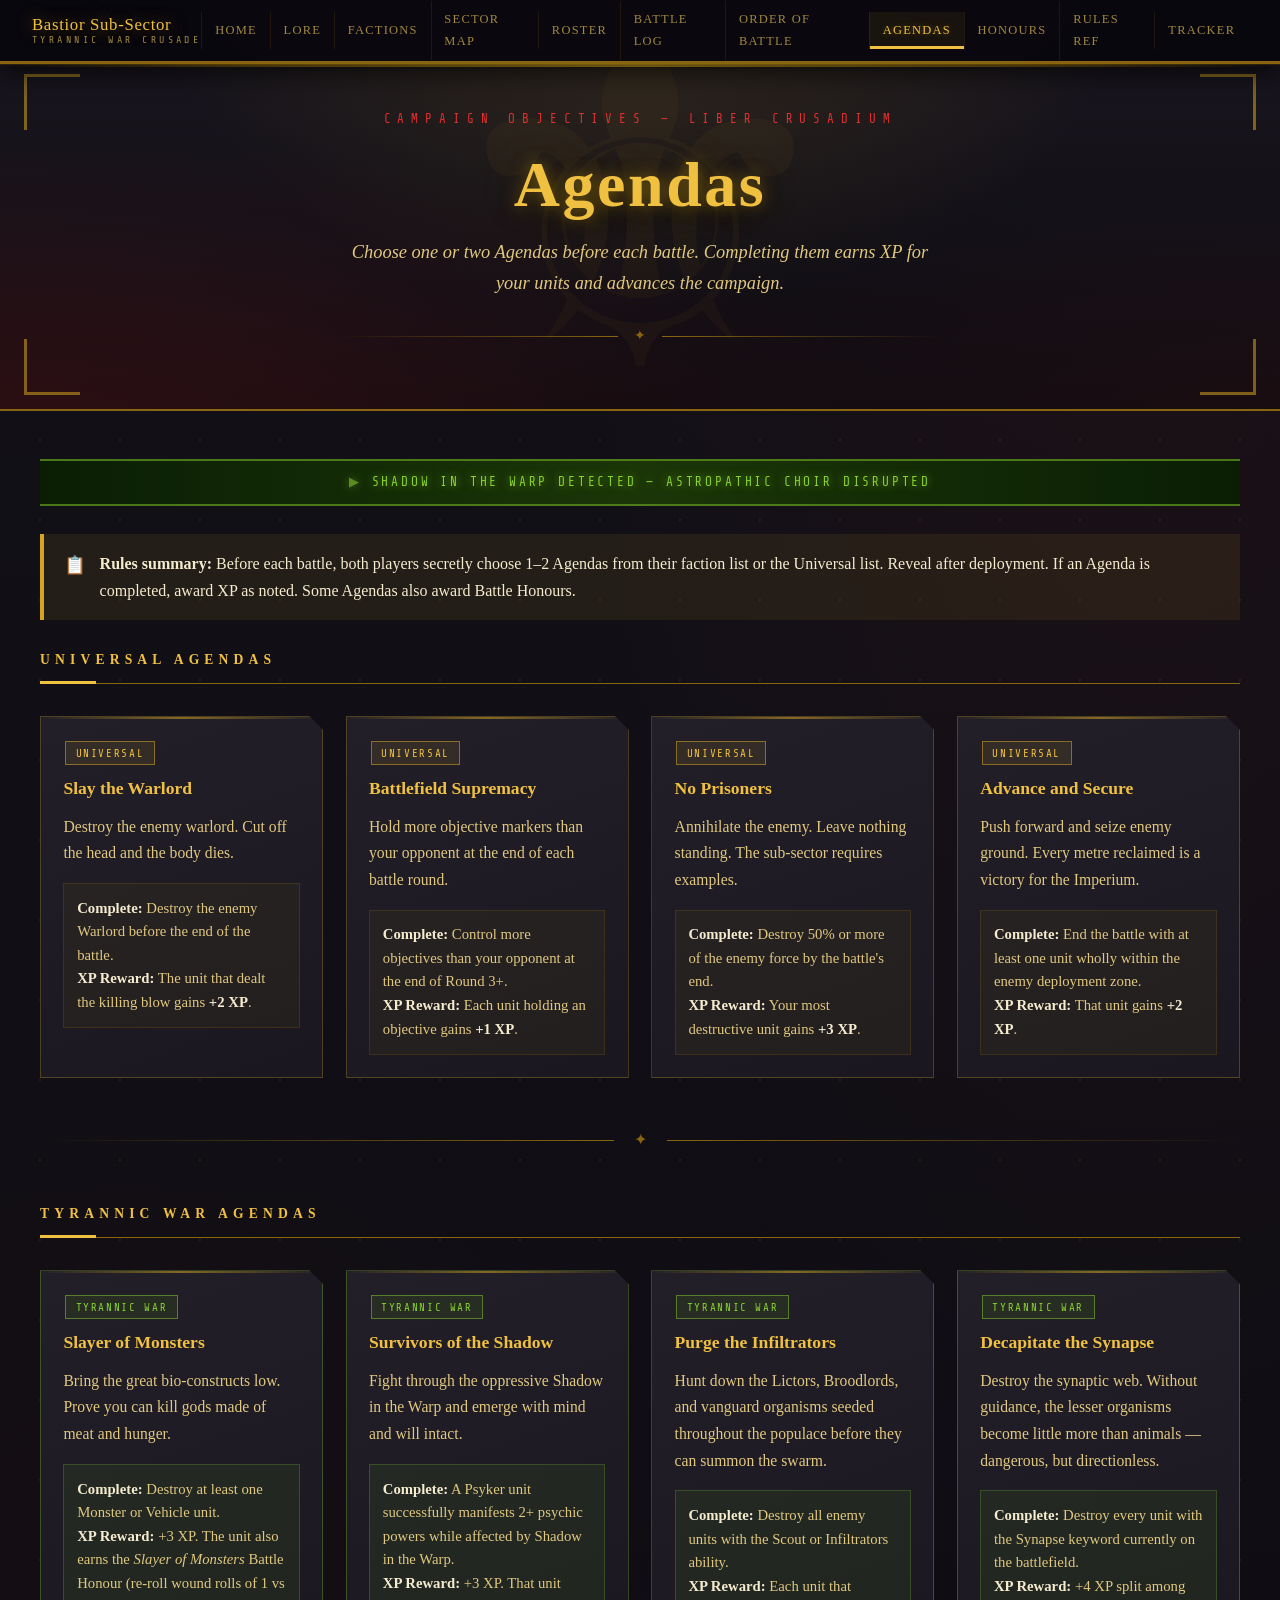
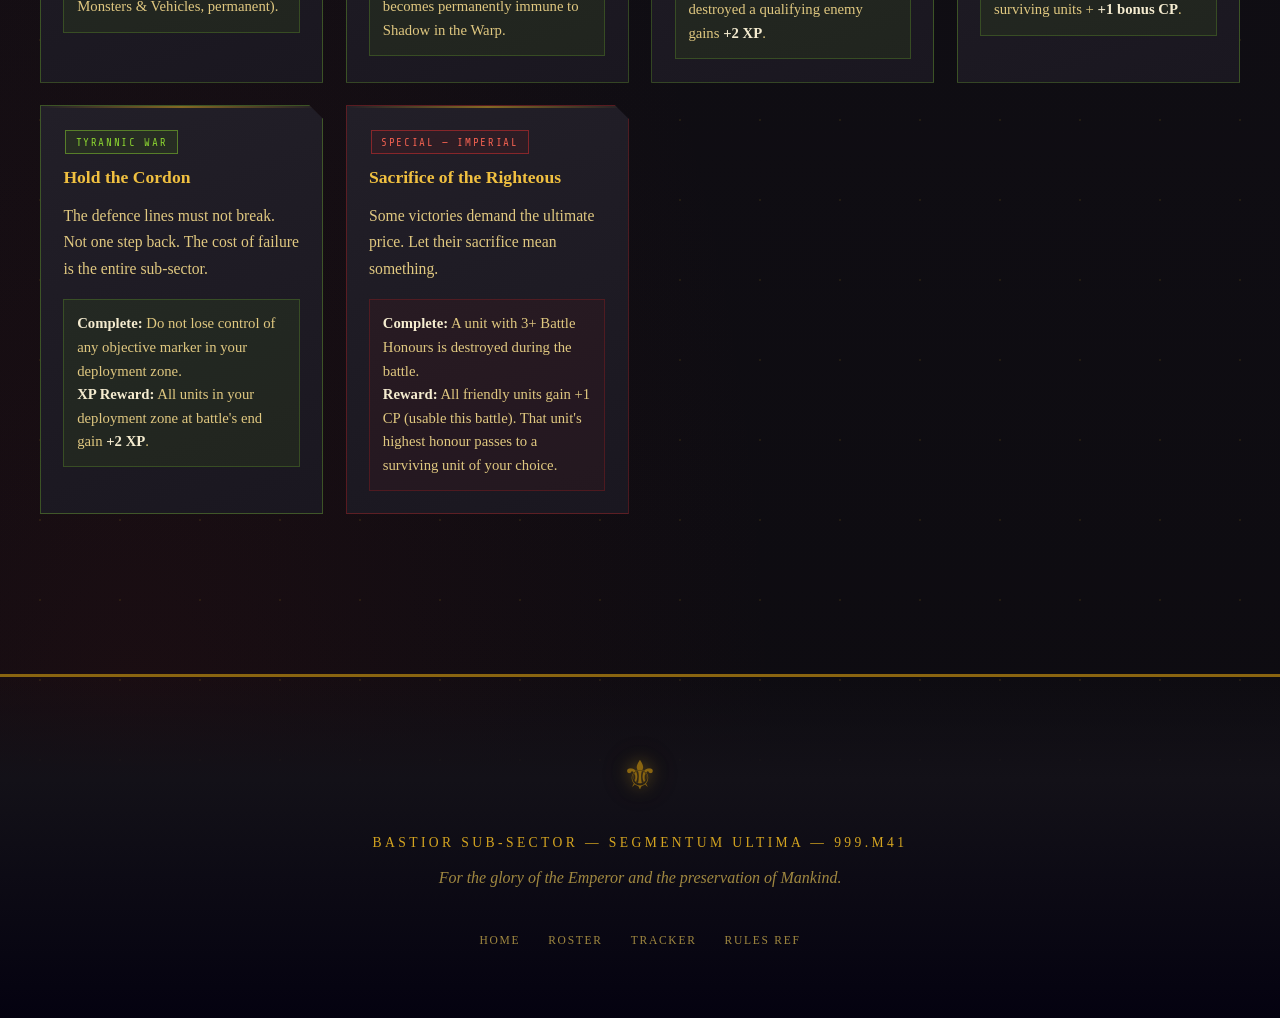
==== commit 367fa864: "Update agendas.html" ====
--- a/agendas.html
+++ b/agendas.html
@@ -6,8 +6,26 @@
   <link rel="stylesheet" href="css/style.css">
 </head>
 <body>
-<nav id="site-nav"><div class="nav-brand">Bastior Sub-Sector<span>Tyrannic War Crusade</span></div><ul class="nav-links"><li><a href="index.html">Home</a></li><li><a href="lore.html">Lore</a></li><li><a href="sector-map.html">Sector Map</a></li><li><a href="roster.html">Roster</a></li><li><a href="battle-log.html">Battle Log</a></li><li><a href="crusade-order.html">Order of Battle</a></li><li><a href="agendas.html">Agendas</a></li><li><a href="honour-roll.html">Honours</a></li><li><a href="rules-ref.html">Rules Ref</a></li><li><a href="tracker.html">Tracker</a></li></ul><button class="nav-toggle"><span></span><span></span><span></span></button></nav>
-<div class="page-hero">
+  
+<nav id="site-nav">
+  <div class="nav-brand">Bastior Sub-Sector<span>Tyrannic War Crusade</span></div>
+  <ul class="nav-links">
+    <li><a href="index.html">Home</a></li>
+    <li><a href="lore.html">Lore</a></li>
+    <li><a href="factions.html">Factions</a></li>
+    <li><a href="sector-map.html">Sector Map</a></li>
+    <li><a href="roster.html">Roster</a></li>
+    <li><a href="battle-log.html">Battle Log</a></li>
+    <li><a href="crusade-order.html">Order of Battle</a></li>
+    <li><a href="agendas.html">Agendas</a></li>
+    <li><a href="honour-roll.html">Honours</a></li>
+    <li><a href="rules-ref.html">Rules Ref</a></li>
+    <li><a href="tracker.html">Tracker</a></li>
+  </ul>
+  <button class="nav-toggle" aria-label="Open menu"><span></span><span></span><span></span></button>
+</nav>
+  
+  <div class="page-hero">
   <div class="hero-corner tl"></div><div class="hero-corner tr"></div><div class="hero-corner bl"></div><div class="hero-corner br"></div>
   <p class="hero-eyebrow">Campaign Objectives — Liber Crusadium</p>
   <h1>Agendas</h1>
--- a/css/style.css
+++ b/css/style.css
@@ -0,0 +1,532 @@
+/* =============================================
+   BASTIOR SUB-SECTOR — TYRANNIC WAR CRUSADE
+   v4 — High-contrast, 10th edition, readable
+   ============================================= */
+
+@import url('https://fonts.googleapis.com/css2?family=Cinzel+Decorative:wght@400;700&family=Cinzel:wght@400;600;700&family=IM+Fell+English:ital@0;1&family=Share+Tech+Mono&display=swap');
+
+:root {
+  /* Backgrounds — dark but not pitch black */
+  --void:         #0d0b10;
+  --plate:        #131118;
+  --plate2:       #1a1720;
+  --plate3:       #221f28;
+  --plate4:       #2c2835;
+
+  /* Gold — much brighter than before */
+  --gold:         #d4a420;
+  --gold-bright:  #f0c040;
+  --gold-dim:     #8a6510;
+  --gold-pale:    #fce8a0;
+  --gold-deep:    #3d2c04;
+
+  /* Blood red */
+  --blood:        #8a1c1c;
+  --blood-bright: #e03030;
+  --blood-pale:   #f06050;
+
+  /* Hive green */
+  --hive:         #4a8010;
+  --hive-bright:  #88d030;
+
+  /* Steel */
+  --steel:        #606878;
+  --steel-light:  #a0aabb;
+
+  /* Text — much brighter */
+  --text-main:    #e0c880;     /* warm bright gold-cream */
+  --text-bright:  #f5ecd0;     /* near white cream */
+  --text-dim:     #a08840;     /* muted gold — still readable */
+  --text-faint:   #5a4820;     /* very dim, use sparingly */
+
+  /* Fonts */
+  --font-display: 'Cinzel Decorative', serif;
+  --font-heading: 'Cinzel', serif;
+  --font-body:    'IM Fell English', serif;
+  --font-mono:    'Share Tech Mono', monospace;
+
+  /* Glows */
+  --glow-gold:    0 0 16px rgba(212,164,32,0.55), 0 0 50px rgba(212,164,32,0.18);
+  --glow-blood:   0 0 16px rgba(224,48,48,0.55);
+  --glow-hive:    0 0 16px rgba(136,208,48,0.55);
+}
+
+/* ---- RESET ---- */
+*, *::before, *::after { box-sizing: border-box; margin: 0; padding: 0; }
+html { scroll-behavior: smooth; }
+
+/* ---- BODY ---- */
+body {
+  background-color: var(--void);
+  background-image:
+    radial-gradient(circle, rgba(212,164,32,0.1) 1px, transparent 1px),
+    radial-gradient(ellipse at 10% 90%, rgba(138,28,28,0.1) 0%, transparent 40%),
+    radial-gradient(ellipse at 90% 10%, rgba(138,28,28,0.08) 0%, transparent 35%),
+    linear-gradient(180deg, var(--plate) 0%, var(--void) 100%);
+  background-size: 80px 80px, 100% 100%, 100% 100%, 100% 100%;
+  color: var(--text-main);
+  font-family: var(--font-body);
+  font-size: 19px;
+  line-height: 1.75;
+  min-height: 100vh;
+}
+
+a { color: var(--gold-bright); text-decoration: none; transition: color .25s, text-shadow .25s; }
+a:hover { color: var(--gold-pale); text-shadow: 0 0 8px rgba(240,192,64,0.6); }
+img { max-width: 100%; display: block; }
+::selection { background: var(--gold-dim); color: var(--text-bright); }
+::-webkit-scrollbar { width: 8px; background: var(--plate); }
+::-webkit-scrollbar-thumb { background: var(--gold-dim); border: 2px solid var(--plate); }
+::-webkit-scrollbar-thumb:hover { background: var(--gold); }
+
+/* =============================================
+   NAVIGATION
+   ============================================= */
+#site-nav {
+  position: fixed; top: 0; left: 0; right: 0; z-index: 1000;
+  height: 64px;
+  display: flex; align-items: center; justify-content: space-between;
+  padding: 0 2rem;
+  background: rgba(10, 8, 14, 0.97);
+  border-bottom: 3px solid var(--gold-dim);
+  box-shadow: 0 0 0 1px rgba(212,164,32,0.12), 0 6px 30px rgba(0,0,0,0.8);
+  backdrop-filter: blur(8px);
+}
+
+.nav-brand {
+  font-family: var(--font-display);
+  font-size: 1.05rem;
+  color: var(--gold-bright);       /* ← bright, not dim */
+  letter-spacing: 0.04em;
+  line-height: 1.15;
+  flex-shrink: 0;
+  text-shadow: var(--glow-gold);
+}
+.nav-brand span {
+  display: block;
+  font-family: var(--font-mono);
+  font-size: 0.62rem;
+  color: var(--text-dim);
+  letter-spacing: 0.35em;
+  text-transform: uppercase;
+  text-shadow: none;
+}
+
+.nav-links { display: flex; list-style: none; gap: 0; align-items: center; }
+.nav-links a {
+  font-family: var(--font-heading);
+  font-size: 0.78rem;              /* ← bigger */
+  letter-spacing: 0.1em;
+  text-transform: uppercase;
+  color: var(--text-dim);          /* starts dim */
+  padding: 0.5rem 0.8rem;
+  border-left: 1px solid rgba(212,164,32,0.1);
+  display: block;
+  position: relative;
+  transition: all .25s;
+}
+.nav-links a::after {
+  content: '';
+  position: absolute; bottom: 0; left: 0; right: 0;
+  height: 3px;
+  background: var(--gold-bright);
+  transform: scaleX(0);
+  transition: transform .25s;
+}
+.nav-links a:hover,
+.nav-links a.active {
+  color: var(--gold-bright);
+  background: rgba(212,164,32,0.07);
+  text-shadow: 0 0 6px rgba(212,164,32,0.4);
+}
+.nav-links a:hover::after,
+.nav-links a.active::after { transform: scaleX(1); }
+
+.nav-toggle { display: none; flex-direction: column; gap: 5px; cursor: pointer; padding: 8px; background: none; border: none; }
+.nav-toggle span { display: block; width: 24px; height: 2px; background: var(--gold-bright); transition: all .25s; }
+
+/* =============================================
+   PAGE HERO
+   ============================================= */
+.page-hero {
+  position: relative;
+  padding: 108px 3rem 60px;
+  text-align: center;
+  overflow: hidden;
+  background:
+    radial-gradient(ellipse at 50% -10%, rgba(212,164,32,0.15) 0%, transparent 55%),
+    radial-gradient(ellipse at 0% 110%, rgba(204,32,32,0.18) 0%, transparent 50%),
+    radial-gradient(ellipse at 100% 110%, rgba(138,28,28,0.12) 0%, transparent 40%),
+    linear-gradient(180deg, var(--plate2) 0%, var(--void) 100%);
+  border-bottom: 2px solid var(--gold-dim);
+}
+.page-hero::before { content: '⚜'; position: absolute; top: 50%; left: 50%; transform: translate(-50%,-50%); font-size: 30rem; color: rgba(212,164,32,0.04); pointer-events: none; line-height: 1; z-index: 0; }
+.page-hero::after  { content: ''; position: absolute; top: 64px; left: 0; right: 0; height: 3px; background: linear-gradient(90deg, transparent, var(--gold-dim) 20%, var(--gold) 50%, var(--gold-dim) 80%, transparent); z-index: 1; }
+.page-hero > * { position: relative; z-index: 2; }
+
+.hero-corner { position: absolute; width: 56px; height: 56px; border-color: rgba(212,164,32,0.55); border-style: solid; z-index: 2; }
+.hero-corner.tl { top: 74px; left: 24px; border-width: 3px 0 0 3px; }
+.hero-corner.tr { top: 74px; right: 24px; border-width: 3px 3px 0 0; }
+.hero-corner.bl { bottom: 14px; left: 24px; border-width: 0 0 3px 3px; }
+.hero-corner.br { bottom: 14px; right: 24px; border-width: 0 3px 3px 0; }
+
+.hero-eyebrow {
+  font-family: var(--font-mono);
+  font-size: 0.78rem;
+  letter-spacing: 0.55em;
+  text-transform: uppercase;
+  color: var(--blood-bright);
+  margin-bottom: 1.25rem;
+}
+
+.page-hero h1 {
+  font-family: var(--font-display);
+  font-size: clamp(2.2rem, 5vw, 4rem);
+  color: var(--gold-bright);
+  text-shadow: var(--glow-gold), 0 4px 20px rgba(0,0,0,1);
+  letter-spacing: 0.04em;
+  line-height: 1.1;
+  margin-bottom: 1rem;
+}
+
+.page-hero .subtitle {
+  font-family: var(--font-body);
+  font-size: 1.15rem;
+  font-style: italic;
+  color: var(--text-main);   /* ← brighter */
+  max-width: 580px;
+  margin: 0 auto;
+  line-height: 1.7;
+}
+
+.hero-rule { display: flex; align-items: center; gap: 1rem; max-width: 600px; margin: 1.5rem auto 0; }
+.hero-rule::before, .hero-rule::after { content: ''; flex: 1; height: 1px; }
+.hero-rule::before { background: linear-gradient(90deg, transparent, var(--gold-dim)); }
+.hero-rule::after  { background: linear-gradient(90deg, var(--gold-dim), transparent); }
+.hero-rule span { color: var(--gold-dim); font-size: 0.9rem; flex-shrink: 0; }
+
+/* =============================================
+   TICKER
+   ============================================= */
+.ticker {
+  background: linear-gradient(90deg, #0a1e04, #122804, #0a1e04);
+  border-top: 2px solid rgba(136,208,48,0.5);
+  border-bottom: 2px solid rgba(136,208,48,0.5);
+  padding: 0.65rem 2rem;
+  font-family: var(--font-mono);
+  font-size: 0.8rem;
+  letter-spacing: 0.22em;
+  text-transform: uppercase;
+  color: var(--hive-bright);
+  text-align: center;
+  position: relative;
+  overflow: hidden;
+  text-shadow: 0 0 10px rgba(136,208,48,0.7);
+}
+.ticker::before { content: '▶  '; opacity: 0.6; }
+.ticker-sweep { position: absolute; inset: 0; background: linear-gradient(90deg, transparent, rgba(136,208,48,0.08), transparent); animation: sweep 3s ease-in-out infinite; pointer-events: none; }
+@keyframes sweep { 0%,100%{opacity:0} 50%{opacity:1} }
+
+/* =============================================
+   LAYOUT
+   ============================================= */
+main { max-width: 1280px; margin: 0 auto; padding: 3rem 2.5rem 8rem; }
+.two-col { display: grid; grid-template-columns: 1fr 320px; gap: 3rem; align-items: start; }
+.wide { max-width: 920px; margin: 0 auto; }
+
+/* =============================================
+   TYPOGRAPHY
+   ============================================= */
+.sec-head {
+  font-family: var(--font-heading);
+  font-size: 0.85rem;
+  font-weight: 600;
+  letter-spacing: 0.38em;
+  text-transform: uppercase;
+  color: var(--gold-bright);   /* ← bright */
+  padding-bottom: 0.65rem;
+  margin-bottom: 1.75rem;
+  border-bottom: 1px solid var(--gold-dim);
+  display: flex; align-items: center; gap: 0.75rem;
+  position: relative;
+}
+.sec-head::after { content: ''; position: absolute; bottom: -1px; left: 0; width: 56px; height: 3px; background: var(--gold-bright); }
+
+h2.lore-h { font-family: var(--font-heading); font-size: 1.55rem; font-weight: 700; color: var(--gold-bright); margin: 2.5rem 0 0.75rem; }
+h3.lore-sh { font-family: var(--font-heading); font-size: 1.1rem; font-weight: 600; color: var(--text-bright); margin: 1.75rem 0 0.5rem; }
+
+p { margin-bottom: 1.1rem; font-size: 1.05rem; line-height: 1.8; color: var(--text-main); }
+p:last-child { margin-bottom: 0; }
+
+strong { color: var(--text-bright); }
+
+.drop-cap::first-letter { float: left; font-family: var(--font-display); font-size: 5rem; line-height: 0.75; margin: 0.05em 0.12em 0 0; color: var(--gold-bright); text-shadow: var(--glow-gold); }
+
+blockquote.scripture {
+  margin: 2rem 0;
+  padding: 1.5rem 1.75rem 1.5rem 2.5rem;
+  position: relative;
+  background: rgba(212,164,32,0.06);
+  border: 1px solid rgba(212,164,32,0.25);
+  border-left: 4px solid var(--gold);
+  font-style: italic;
+  color: var(--text-bright);   /* ← bright */
+  font-size: 1.1rem;
+  line-height: 1.8;
+}
+blockquote.scripture::before { content: '\201C'; position: absolute; top: 0rem; left: 0.9rem; font-family: var(--font-display); font-size: 4rem; color: var(--gold-dim); line-height: 1; }
+blockquote.scripture cite { display: block; margin-top: 0.8rem; font-size: 0.78rem; font-style: normal; font-family: var(--font-mono); letter-spacing: 0.18em; text-transform: uppercase; color: var(--text-dim); }
+
+/* =============================================
+   PANELS & CARDS
+   ============================================= */
+.panel {
+  position: relative;
+  background: linear-gradient(160deg, rgba(30,24,36,0.95) 0%, rgba(16,13,20,0.98) 100%);
+  border: 1px solid var(--gold-dim);
+  padding: 1.75rem;
+  margin-bottom: 1.75rem;
+  clip-path: polygon(0 0, calc(100% - 20px) 0, 100% 20px, 100% 100%, 0 100%);
+}
+.panel::before { content: ''; position: absolute; top: 0; left: 0; right: 0; height: 2px; background: linear-gradient(90deg, var(--gold-dim), var(--gold), var(--gold-dim)); }
+
+.panel-title {
+  font-family: var(--font-heading);
+  font-size: 0.82rem;
+  font-weight: 600;
+  letter-spacing: 0.28em;
+  text-transform: uppercase;
+  color: var(--gold-bright);   /* ← bright */
+  margin-bottom: 1.1rem;
+  padding-bottom: 0.55rem;
+  border-bottom: 1px solid rgba(212,164,32,0.22);
+  display: flex; align-items: center; gap: 0.6rem;
+}
+
+.card {
+  position: relative;
+  background: linear-gradient(160deg, var(--plate3) 0%, var(--plate2) 100%);
+  border: 1px solid rgba(212,164,32,0.28);
+  padding: 1.4rem;
+  overflow: hidden;
+  transition: border-color .25s, transform .25s, box-shadow .25s;
+  clip-path: polygon(0 0, calc(100% - 14px) 0, 100% 14px, 100% 100%, 0 100%);
+}
+.card::after { content: ''; position: absolute; top: 0; left: 0; right: 0; height: 2px; background: linear-gradient(90deg, transparent, rgba(212,164,32,0.55), transparent); }
+.card:hover { border-color: rgba(212,164,32,0.7); transform: translateY(-3px); box-shadow: 0 12px 40px rgba(0,0,0,0.7), var(--glow-gold); }
+
+.card-grid { display: grid; grid-template-columns: repeat(auto-fill, minmax(280px, 1fr)); gap: 1.4rem; margin: 2rem 0; }
+.card-label { font-family: var(--font-mono); font-size: 0.68rem; letter-spacing: 0.2em; text-transform: uppercase; color: var(--text-dim); margin-bottom: 0.4rem; }
+.card-title { font-family: var(--font-heading); font-size: 1.1rem; font-weight: 700; color: var(--gold-bright); margin-bottom: 0.6rem; }
+.card p { font-size: 0.98rem; color: var(--text-main); line-height: 1.7; margin: 0; }
+
+/* =============================================
+   STAT ROWS
+   ============================================= */
+.stat-row { display: flex; justify-content: space-between; align-items: baseline; padding: 0.5rem 0; border-bottom: 1px solid rgba(212,164,32,0.12); gap: 1rem; }
+.stat-row:last-child { border-bottom: none; }
+.stat-key  { font-family: var(--font-mono); font-size: 0.72rem; text-transform: uppercase; letter-spacing: 0.12em; color: var(--text-dim); flex-shrink: 0; }
+.stat-val  { font-family: var(--font-heading); font-size: 0.95rem; font-weight: 600; color: var(--text-bright); text-align: right; }
+.stat-val.danger  { color: var(--blood-bright); }
+.stat-val.warning { color: var(--gold-bright); }
+.stat-val.ok      { color: var(--hive-bright); }
+
+/* =============================================
+   BARS
+   ============================================= */
+.bar-wrap { margin: 0.75rem 0; }
+.bar-labels { display: flex; justify-content: space-between; font-family: var(--font-mono); font-size: 0.68rem; text-transform: uppercase; letter-spacing: 0.1em; color: var(--text-dim); margin-bottom: 0.3rem; }
+.bar-track { height: 6px; background: rgba(255,255,255,0.07); position: relative; }
+.bar-fill { height: 100%; position: relative; transition: width 1.4s cubic-bezier(.4,0,.2,1); }
+.bar-fill::after { content: ''; position: absolute; right: 0; top: 0; width: 2px; height: 100%; background: rgba(255,255,255,0.7); }
+.bar-fill.imperial { background: linear-gradient(90deg, #4a3808, var(--gold)); }
+.bar-fill.tyranid  { background: linear-gradient(90deg, #1e4408, var(--hive-bright)); }
+.bar-fill.danger   { background: linear-gradient(90deg, #5a1010, var(--blood-bright)); }
+.bar-fill.steel    { background: linear-gradient(90deg, #2a3040, var(--steel-light)); }
+
+/* =============================================
+   TAGS
+   ============================================= */
+.tag { display: inline-block; font-family: var(--font-mono); font-size: 0.68rem; letter-spacing: 0.15em; text-transform: uppercase; padding: 0.22rem 0.6rem; border: 1px solid currentColor; margin: 0.1rem; line-height: 1.4; }
+.tag-gold   { color: var(--gold-bright);   border-color: rgba(212,164,32,0.55);  background: rgba(212,164,32,0.1); }
+.tag-blood  { color: var(--blood-pale);    border-color: rgba(224,48,48,0.5);    background: rgba(138,28,28,0.12); }
+.tag-hive   { color: var(--hive-bright);   border-color: rgba(136,208,48,0.5);   background: rgba(74,128,16,0.15); }
+.tag-steel  { color: var(--steel-light);   border-color: rgba(90,101,120,0.45);  background: rgba(90,101,120,0.1); }
+.tag-purple { color: #c8a8f8;              border-color: rgba(160,100,240,0.5);  background: rgba(110,60,180,0.12); }
+/* legacy */
+.tag-brass { color: var(--gold-bright);  border-color: rgba(212,164,32,0.55); background: rgba(212,164,32,0.1); }
+.tag-rust  { color: var(--blood-pale);   border-color: rgba(224,48,48,0.5);   background: rgba(138,28,28,0.12); }
+.tag-iron  { color: var(--steel-light);  border-color: rgba(90,101,120,0.45); background: rgba(90,101,120,0.1); }
+
+/* =============================================
+   BUTTONS
+   ============================================= */
+.btn {
+  display: inline-block; font-family: var(--font-heading); font-size: 0.75rem; letter-spacing: 0.22em; text-transform: uppercase;
+  padding: 0.7rem 1.6rem; border: 1px solid var(--gold-dim); color: var(--gold-bright);
+  background: transparent; cursor: pointer; position: relative; overflow: hidden; transition: color .25s, border-color .25s;
+  clip-path: polygon(0 0, calc(100% - 10px) 0, 100% 10px, 100% 100%, 0 100%);
+}
+.btn::before { content: ''; position: absolute; inset: 0; background: var(--gold); transform: scaleY(0); transform-origin: bottom; transition: transform .25s ease; z-index: 0; clip-path: polygon(0 0, calc(100% - 10px) 0, 100% 10px, 100% 100%, 0 100%); }
+.btn:hover { color: var(--void); border-color: var(--gold-bright); }
+.btn:hover::before { transform: scaleY(1); }
+.btn span { position: relative; z-index: 1; }
+.btn-danger { border-color: rgba(224,48,48,0.55); color: var(--blood-pale); }
+.btn-danger::before { background: var(--blood-bright); }
+.btn-danger:hover { color: #fff; border-color: var(--blood-bright); }
+
+/* =============================================
+   TABLES
+   ============================================= */
+.tbl { width: 100%; border-collapse: collapse; margin: 1.75rem 0; font-size: 1rem; }
+.tbl th { font-family: var(--font-heading); font-size: 0.75rem; letter-spacing: 0.22em; text-transform: uppercase; color: var(--gold-bright); text-align: left; padding: 0.7rem 1.1rem; background: rgba(212,164,32,0.09); border-bottom: 2px solid var(--gold-dim); white-space: nowrap; }
+.tbl td { padding: 0.7rem 1.1rem; border-bottom: 1px solid rgba(212,164,32,0.12); color: var(--text-main); vertical-align: top; line-height: 1.65; }
+.tbl tbody tr:hover td { background: rgba(212,164,32,0.05); }
+.tbl .mono { font-family: var(--font-mono); font-size: 0.85rem; color: var(--text-bright); }
+
+/* =============================================
+   TIMELINE
+   ============================================= */
+.timeline { position: relative; padding-left: 2.75rem; margin: 1.75rem 0; }
+.timeline::before { content: ''; position: absolute; left: 10px; top: 10px; bottom: 0; width: 2px; background: linear-gradient(180deg, var(--gold-dim), transparent); }
+.tl-entry { position: relative; margin-bottom: 1.75rem; padding: 1.1rem 1.4rem; background: linear-gradient(135deg, var(--plate3), var(--plate2)); border: 1px solid rgba(212,164,32,0.22); border-left: 3px solid var(--gold-dim); }
+.tl-entry::before { content: ''; position: absolute; left: -2.85rem; top: 1.1rem; width: 12px; height: 12px; background: var(--gold-dim); border: 2px solid var(--plate); box-shadow: 0 0 10px rgba(212,164,32,0.7); clip-path: polygon(50% 0%, 100% 50%, 50% 100%, 0% 50%); }
+.tl-date  { font-family: var(--font-mono); font-size: 0.7rem; color: var(--blood-bright); letter-spacing: 0.15em; text-transform: uppercase; margin-bottom: 0.25rem; }
+.tl-title { font-family: var(--font-heading); font-size: 1.05rem; font-weight: 700; color: var(--gold-bright); margin-bottom: 0.4rem; }
+.tl-body  { font-size: 0.98rem; color: var(--text-main); }
+
+/* =============================================
+   ALERTS
+   ============================================= */
+.alert { padding: 1rem 1.25rem; border-left: 4px solid; margin: 1.75rem 0; font-size: 1rem; display: flex; gap: 0.85rem; align-items: flex-start; line-height: 1.7; }
+.alert-icon { flex-shrink: 0; font-size: 1.1rem; margin-top: 0.1rem; }
+.alert-warn   { border-color: var(--gold);          background: rgba(212,164,32,0.09);  color: var(--text-bright); }
+.alert-danger { border-color: var(--blood-bright);   background: rgba(138,28,28,0.12);  color: var(--text-bright); }
+.alert-hive   { border-color: var(--hive-bright);    background: rgba(74,128,16,0.14);  color: var(--text-bright); }
+.alert-info   { border-color: var(--steel-light);    background: rgba(90,96,112,0.1);   color: var(--text-bright); }
+
+/* =============================================
+   DIVIDER
+   ============================================= */
+.divider { display: flex; align-items: center; gap: 1.25rem; margin: 3rem 0; color: var(--gold-dim); font-size: 1rem; }
+.divider::before, .divider::after { content: ''; flex: 1; height: 1px; }
+.divider::before { background: linear-gradient(90deg, transparent, var(--gold-dim)); }
+.divider::after  { background: linear-gradient(90deg, var(--gold-dim), transparent); }
+
+/* =============================================
+   UNIT CARDS (10th ed — no role categories)
+   ============================================= */
+.unit-card { background: linear-gradient(160deg, var(--plate3), var(--plate2)); border: 1px solid rgba(212,164,32,0.25); overflow: hidden; transition: all .25s; position: relative; clip-path: polygon(0 0, calc(100% - 14px) 0, 100% 14px, 100% 100%, 0 100%); }
+.unit-card:hover { border-color: rgba(212,164,32,0.65); transform: translateY(-3px); box-shadow: 0 12px 40px rgba(0,0,0,0.7), var(--glow-gold); }
+.unit-card::after { content: ''; position: absolute; top: 0; left: 0; right: 0; height: 2px; background: linear-gradient(90deg, transparent, rgba(212,164,32,0.65), transparent); }
+.unit-head { padding: 0.85rem 1.1rem; background: rgba(212,164,32,0.07); border-bottom: 1px solid rgba(212,164,32,0.18); display: flex; justify-content: space-between; align-items: flex-start; gap: 0.75rem; }
+.unit-name { font-family: var(--font-heading); font-size: 1rem; font-weight: 700; color: var(--gold-bright); }
+.unit-type { font-family: var(--font-mono); font-size: 0.65rem; text-transform: uppercase; letter-spacing: 0.12em; color: var(--text-dim); margin-top: 0.15rem; }
+.unit-body { padding: 0.85rem 1.1rem; }
+
+/* =============================================
+   HONOUR LIST
+   ============================================= */
+.honour-list { list-style: none; margin: 0.9rem 0; }
+.honour-list li { padding: 0.5rem 0 0.5rem 1.75rem; border-bottom: 1px solid rgba(212,164,32,0.1); font-size: 1rem; position: relative; color: var(--text-main); line-height: 1.65; }
+.honour-list li:last-child { border-bottom: none; }
+.honour-list li::before { content: '◆'; position: absolute; left: 0; top: 0.65rem; color: var(--gold-dim); font-size: 0.5rem; }
+
+/* =============================================
+   FORMS
+   ============================================= */
+.f-label { display: block; font-family: var(--font-mono); font-size: 0.7rem; text-transform: uppercase; letter-spacing: 0.18em; color: var(--text-dim); margin-bottom: 0.35rem; }
+.f-input, .f-select, .f-textarea { width: 100%; background: rgba(7,5,10,0.9); border: 1px solid rgba(212,164,32,0.35); color: var(--text-main); padding: 0.55rem 0.85rem; font-family: var(--font-body); font-size: 1rem; outline: none; transition: border-color .25s, box-shadow .25s; -webkit-appearance: none; appearance: none; }
+.f-input:focus, .f-select:focus, .f-textarea:focus { border-color: var(--gold); box-shadow: 0 0 0 2px rgba(212,164,32,0.15); }
+.f-select option { background: var(--plate3); color: var(--text-main); }
+.f-row { margin-bottom: 1.1rem; }
+.f-grid { display: grid; grid-template-columns: 1fr 1fr; gap: 1.1rem; }
+
+/* =============================================
+   MODALS
+   ============================================= */
+.modal-backdrop { display: none; position: fixed; inset: 0; background: rgba(4,2,8,0.93); z-index: 2000; align-items: center; justify-content: center; padding: 2rem; opacity: 0; transition: opacity .3s; backdrop-filter: blur(4px); }
+.modal-backdrop.open { opacity: 1; }
+.modal-box { background: linear-gradient(160deg, var(--plate3), var(--plate2)); border: 1px solid rgba(212,164,32,0.65); max-width: 580px; width: 100%; padding: 2.25rem; position: relative; box-shadow: var(--glow-gold), 0 40px 100px rgba(0,0,0,0.98); max-height: 90vh; overflow-y: auto; clip-path: polygon(0 0, calc(100% - 22px) 0, 100% 22px, 100% 100%, 0 100%); }
+.modal-box::before { content: ''; position: absolute; top: 0; left: 0; right: 0; height: 3px; background: linear-gradient(90deg, transparent, var(--gold-bright), transparent); }
+.modal-title { font-family: var(--font-heading); font-size: 1.15rem; font-weight: 700; letter-spacing: 0.06em; color: var(--gold-bright); margin-bottom: 1.75rem; padding-bottom: 0.7rem; border-bottom: 1px solid rgba(212,164,32,0.25); }
+
+/* =============================================
+   TABS
+   ============================================= */
+.tab-bar { display: flex; gap: 0; border-bottom: 2px solid rgba(212,164,32,0.28); margin-bottom: 1.75rem; overflow-x: auto; }
+.tab-btn { font-family: var(--font-heading); font-size: 0.75rem; letter-spacing: 0.18em; text-transform: uppercase; padding: 0.65rem 1.1rem; background: none; border: none; border-bottom: 3px solid transparent; color: var(--text-dim); cursor: pointer; transition: all .25s; white-space: nowrap; position: relative; bottom: -2px; }
+.tab-btn:hover { color: var(--text-main); }
+.tab-btn.active { color: var(--gold-bright); border-bottom-color: var(--gold-bright); }
+.tab-pane { display: none; }
+.tab-pane.active { display: block; }
+
+/* =============================================
+   SIDEBAR & TRACKER
+   ============================================= */
+.sidebar { position: sticky; top: 78px; }
+
+.big-num { font-family: var(--font-display); font-size: 4.5rem; line-height: 1; color: var(--gold-bright); text-shadow: var(--glow-gold); }
+.big-lbl { font-family: var(--font-mono); font-size: 0.68rem; text-transform: uppercase; letter-spacing: 0.25em; color: var(--text-dim); margin-top: 0.25rem; }
+.ctrl-btn { font-family: var(--font-heading); font-size: 0.72rem; letter-spacing: 0.12em; text-transform: uppercase; padding: 0.48rem 0.95rem; border: 1px solid rgba(212,164,32,0.4); background: rgba(212,164,32,0.08); color: var(--gold-bright); cursor: pointer; transition: all .25s; }
+.ctrl-btn:hover { background: rgba(212,164,32,0.22); border-color: var(--gold); }
+.ctrl-btn.sub { color: var(--blood-pale); border-color: rgba(224,48,48,0.42); background: rgba(138,28,28,0.08); }
+.ctrl-btn.sub:hover { background: rgba(138,28,28,0.2); }
+.ctrl-btns { display: flex; gap: 0.45rem; flex-wrap: wrap; margin-top: 0.9rem; }
+.dice-pip { display: inline-flex; align-items: center; justify-content: center; width: 3.2rem; height: 3.2rem; border: 1px solid var(--gold-dim); background: rgba(212,164,32,0.08); font-family: var(--font-heading); font-size: 1.5rem; font-weight: 700; color: var(--gold-bright); }
+.dice-pip.rolling { animation: diceRoll .38s ease; }
+@keyframes diceRoll { 0%{transform:rotateY(0)scale(1)} 50%{transform:rotateY(90deg)scale(.65);opacity:.2} 100%{transform:rotateY(0)scale(1);opacity:1} }
+
+/* Sector map */
+.map-container { position: relative; background: radial-gradient(ellipse at 35% 45%, rgba(74,128,16,0.18) 0%, transparent 55%), radial-gradient(ellipse at 70% 60%, rgba(138,28,28,0.1) 0%, transparent 50%), #06040a; border: 1px solid rgba(212,164,32,0.38); overflow: hidden; }
+.map-tooltip { position: absolute; background: linear-gradient(135deg, var(--plate3), var(--plate2)); border: 1px solid rgba(212,164,32,0.75); padding: 0.8rem 1.1rem; pointer-events: none; display: none; z-index: 50; min-width: 190px; box-shadow: var(--glow-gold); clip-path: polygon(0 0, calc(100% - 8px) 0, 100% 8px, 100% 100%, 0 100%); font-size: 0.9rem; }
+.map-sys { cursor: pointer; }
+.map-sys:hover circle, .map-sys:hover ellipse { filter: brightness(1.6); }
+
+/* =============================================
+   FOOTER
+   ============================================= */
+footer { border-top: 3px solid var(--gold-dim); background: linear-gradient(180deg, transparent, var(--plate) 30%, #040210 100%); padding: 4rem 2.5rem; text-align: center; }
+footer::before { content: '⚜'; display: block; font-size: 2.5rem; color: var(--gold-dim); margin-bottom: 1.2rem; text-shadow: var(--glow-gold); }
+.footer-title { font-family: var(--font-display); font-size: 0.85rem; letter-spacing: 0.25em; text-transform: uppercase; color: var(--gold); margin-bottom: 0.6rem; }
+.footer-tagline { font-style: italic; font-size: 1rem; color: var(--text-dim); max-width: 500px; margin: 0 auto 1.75rem; }
+.footer-links { display: flex; gap: 1.75rem; justify-content: center; list-style: none; flex-wrap: wrap; }
+.footer-links a { font-family: var(--font-heading); font-size: 0.72rem; letter-spacing: 0.15em; text-transform: uppercase; color: var(--text-dim); }
+.footer-links a:hover { color: var(--gold-bright); }
+
+/* =============================================
+   ANIMATIONS
+   ============================================= */
+@keyframes glowPulse { 0%,100%{text-shadow:0 0 8px rgba(212,164,32,0.35)} 50%{text-shadow:0 0 22px rgba(212,164,32,0.9),0 0 50px rgba(212,164,32,0.35)} }
+@keyframes hivePulse { 0%,100%{opacity:.8} 50%{opacity:1;text-shadow:0 0 18px rgba(136,208,48,0.9)} }
+
+.reveal { opacity: 0; transform: translateY(20px); transition: opacity .6s ease, transform .6s ease; }
+.reveal.visible { opacity: 1; transform: none; }
+.reveal.d1{transition-delay:.1s} .reveal.d2{transition-delay:.2s} .reveal.d3{transition-delay:.3s} .reveal.d4{transition-delay:.4s}
+.pulse-gold { animation: glowPulse 2.5s ease-in-out infinite; }
+.hive-pulse  { animation: hivePulse 2s ease-in-out infinite; }
+
+/* Utility */
+.t-gold{color:var(--gold-bright)} .t-blood{color:var(--blood-pale)} .t-hive{color:var(--hive-bright)} .t-dim{color:var(--text-dim)} .t-bright{color:var(--text-bright)} .t-center{text-align:center}
+.mono{font-family:var(--font-mono)}
+.mt-2{margin-top:1rem} .mt-3{margin-top:1.5rem} .mt-4{margin-top:2rem}
+.mb-2{margin-bottom:1rem} .mb-3{margin-bottom:1.5rem} .mb-4{margin-bottom:2rem}
+
+/* =============================================
+   RESPONSIVE
+   ============================================= */
+@media (max-width: 1000px) { .two-col{grid-template-columns:1fr} .sidebar{position:static} }
+@media (max-width: 780px) {
+  body { font-size: 17px; }
+  .nav-links{display:none;flex-direction:column;position:absolute;top:64px;left:0;right:0;background:rgba(10,8,14,0.98);border-bottom:2px solid var(--gold-dim);padding:1rem 1.5rem;gap:0}
+  .nav-links.open{display:flex}
+  .nav-links a{border-left:none;border-bottom:1px solid rgba(212,164,32,0.14);padding:0.7rem 0;font-size:0.88rem}
+  .nav-toggle{display:flex}
+  .card-grid{grid-template-columns:1fr}
+  .f-grid{grid-template-columns:1fr}
+  main{padding:2rem 1.25rem 5rem}
+  .page-hero{padding:88px 1.5rem 40px}
+  .page-hero h1{font-size:2rem}
+  .hero-corner{display:none}
+}
+@media (max-width: 520px) { #site-nav{padding:0 1rem} .nav-brand{font-size:0.88rem} }
